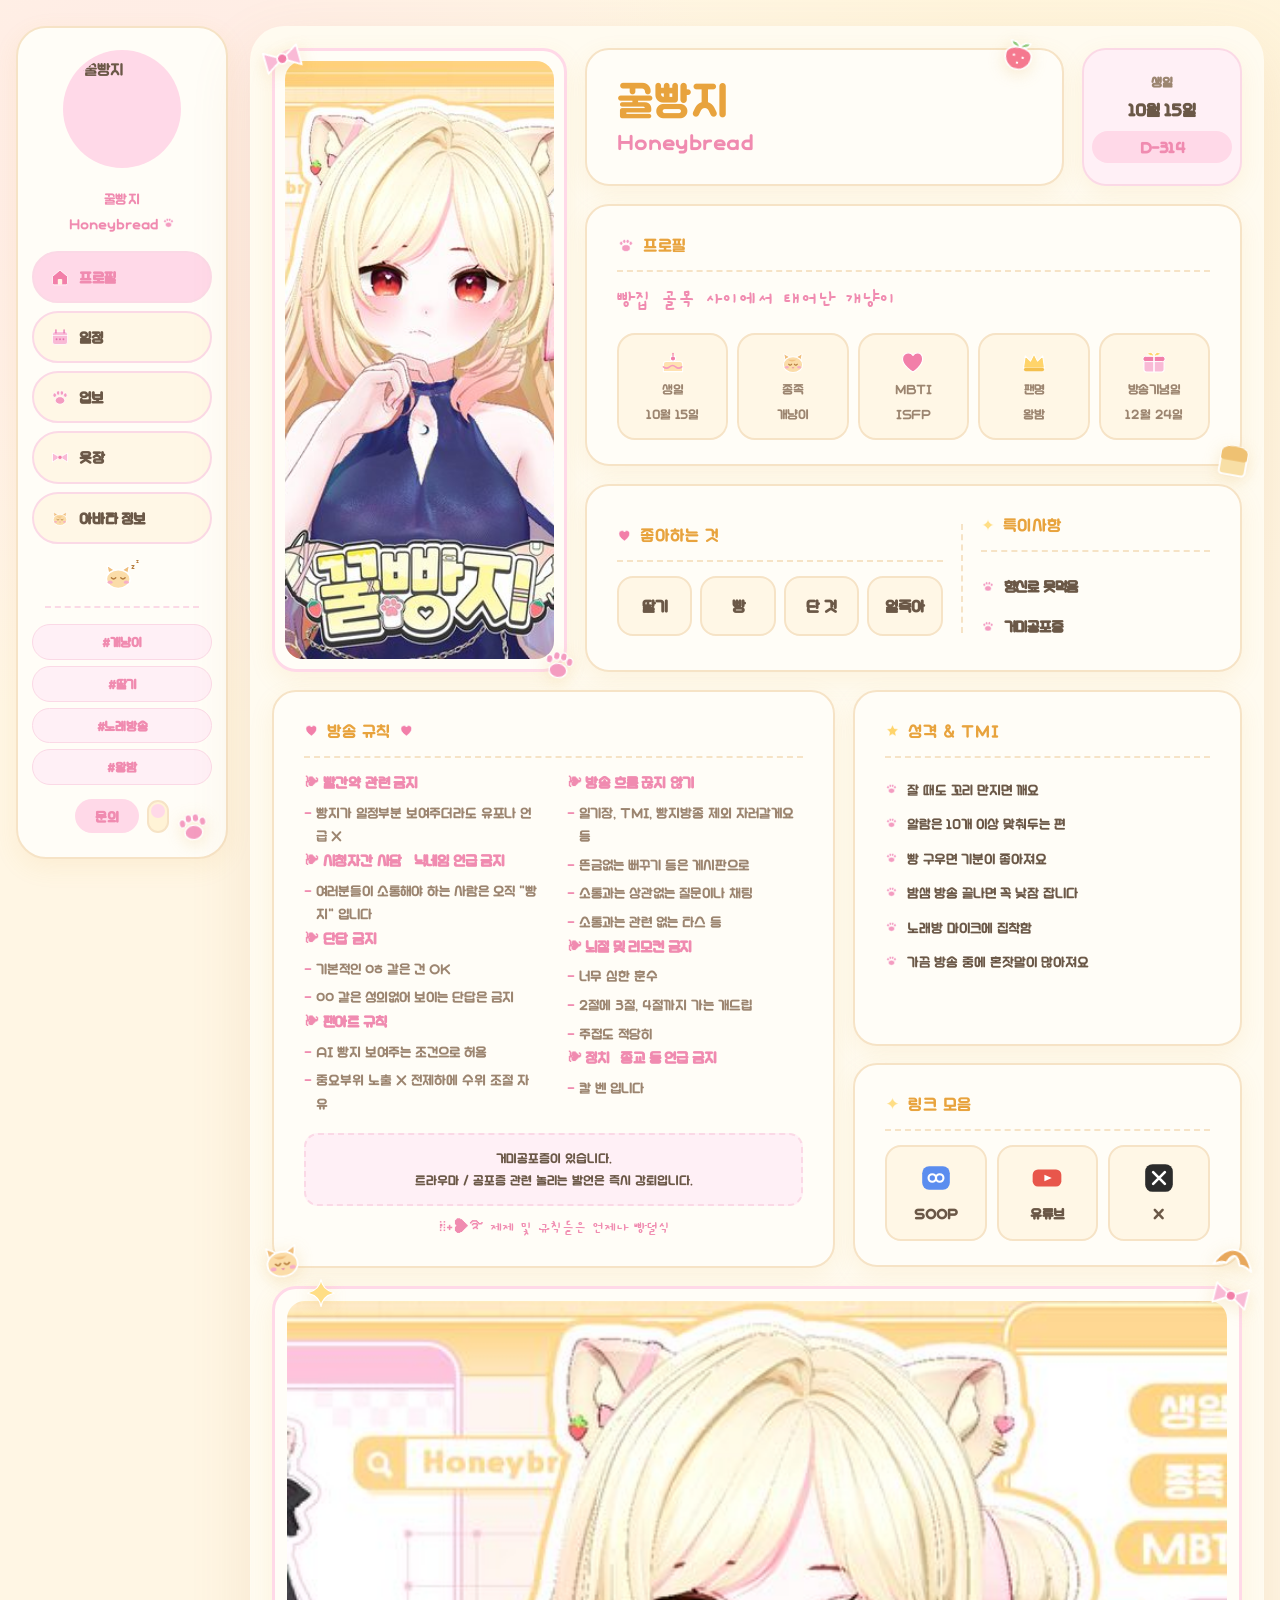
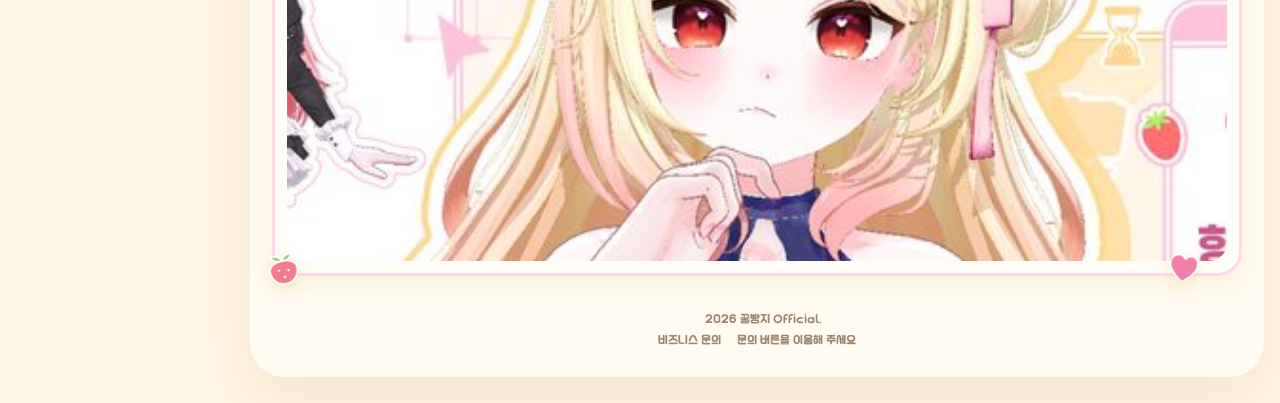
==== index.html @ aa301ad5 "Add files via upload" ====
<!DOCTYPE html><html lang="ko"><head><meta charset="UTF-8">
<meta name="viewport" content="width=device-width, initial-scale=1.0">
<title>꿀빵지 · Honeybread</title>
<link rel="icon" type="image/jpeg" href="https://profile.img.sooplive.co.kr/LOGO/20/2059865/2059865.jpg">
<link rel="preconnect" href="https://fonts.googleapis.com"><link rel="preconnect" href="https://fonts.gstatic.com" crossorigin>
<link href="https://fonts.googleapis.com/css2?family=Jua&family=Gaegu:wght@400;700&family=Noto+Sans+KR:wght@400;500;700;900&display=swap" rel="stylesheet">
<style>
@font-face{font-family:'Malang';
 src:url('GeekbleMalang2.woff2') format('woff2'),url('GeekbleMalang2.woff') format('woff');
 font-weight:400;font-style:normal;font-display:swap}

:root{
  --bg:#FFF6E4; --page:#FFFBF0;
  --card:#FFFDF7; --card2:#FFF7E6;
  --pink:#FFD9E8; --pink-s:#FFF0F6; --pink-d:#F08BB0;
  --gold:#E8A33D; --gold-d:#D08F2E;
  --cream:#FFF3D6;
  --text:#6B5847; --text-s:#9C8570; --line:#F6E3C6; --line-p:#FBD9E6;
  --sh:0 8px 24px rgba(224,169,59,.10);
  --sh2:0 4px 14px rgba(224,169,59,.08);
}
body.dark{
  --bg:#241C22; --page:#2C2430;
  --card:#342B36; --card2:#3B3140;
  --pink:#5A3A50; --pink-s:#40303E; --pink-d:#FFB4D4;
  --gold:#FFC96B; --gold-d:#FFB4D4;
  --cream:#453A2E;
  --text:#F5E9DC; --text-s:#C3A9A0; --line:#4E3D4A; --line-p:#5A3F52;
  --sh:0 8px 24px rgba(0,0,0,.35); --sh2:0 4px 14px rgba(0,0,0,.3);
}
*{box-sizing:border-box;margin:0;padding:0}
body{font-family:'Malang','Noto Sans KR',sans-serif;color:var(--text);line-height:1.75;-webkit-font-smoothing:antialiased;
 text-rendering:optimizeLegibility;-moz-osx-font-smoothing:grayscale;
 background-color:var(--bg);
 background-image:
  radial-gradient(circle at 12% 18%, rgba(255,217,232,.30) 0 12%, transparent 42%),
  radial-gradient(circle at 88% 8%, rgba(255,243,214,.55) 0 12%, transparent 40%);
 background-attachment:fixed;padding:26px 16px}
body.dark{background-image:none}
img{max-width:100%;display:block}a{text-decoration:none;color:inherit}ul{list-style:none}
h1,h3,h4,.ttl,.en,.s-logo b{font-family:'Malang','Jua',sans-serif;font-weight:400;letter-spacing:.3px}
b,.tag,.ask,.dday,.lab,.sm,.rh,.lnk b,.pf b,.lk b{font-family:'Malang','Noto Sans KR',sans-serif;font-weight:700;letter-spacing:-.2px}
.ic{flex:none;vertical-align:middle}
.avatar{cursor:pointer}
.s-av{cursor:pointer}
.stk{position:absolute;z-index:5;pointer-events:none;filter:drop-shadow(0 4px 8px rgba(224,169,59,.22))}

.grid{max-width:1400px;margin:0 auto;display:grid;grid-template-columns:212px 1fr;gap:22px;align-items:start}
.page,.side{opacity:0;transition:opacity .35s}
body.ready .page,body.ready .side{opacity:1}
.page{background:var(--page);border-radius:34px;padding:22px;display:grid;gap:18px;min-width:0;
 box-shadow:0 24px 60px rgba(200,150,90,.16)}

/* ── 사이드바 (sticky) ── */
.side{position:sticky;top:26px;background:var(--card);border:2px solid var(--line);border-radius:30px;
 padding:22px 14px 24px;display:grid;justify-items:center;gap:10px;box-shadow:var(--sh)}
.s-av{width:118px;height:118px;border-radius:50%;padding:5px;background:var(--pink);flex:none}
.s-av img{width:100%;height:100%;object-fit:cover;border-radius:50%}
.s-logo{text-align:center;margin-top:2px}
.s-logo b{display:block;font-size:26px;color:var(--gold);line-height:1.1}
.s-logo span{display:inline-flex;align-items:center;gap:4px;font-family:'Malang','Jua';font-size:14px;color:var(--pink-d)}
.s-menu{display:grid;gap:8px;width:100%;margin-top:4px}
.sm{display:flex;align-items:center;gap:9px;padding:11px 16px;border-radius:999px;background:var(--card2);
 border:2px solid var(--line-p);font-size:15px;color:var(--text);transition:.16s}
.sm:hover{background:var(--pink-s);transform:translateY(-2px)}
.sm.on{background:var(--pink);color:var(--pink-d)}
.s-line{width:86%;border-top:2px dashed var(--line-p);margin:2px 0}
.s-h{font-size:13px;color:var(--pink-d);letter-spacing:3px}
.s-l{display:flex;align-items:center;gap:10px;width:100%;padding:9px 14px;border-radius:16px;background:var(--card2);
 border:2px solid var(--line);font-family:'Malang','Jua';font-size:15px;transition:.16s}
.s-l:hover{background:var(--pink-s)}
.s-tags{display:grid;gap:6px;width:100%;margin-top:4px}
.s-util{display:flex;align-items:center;gap:8px;margin-top:4px}
.ask{border:0;cursor:pointer;background:var(--pink);color:var(--pink-d);border-radius:999px;padding:9px 20px;font-size:14px}
.dk{width:22px;height:33px;flex:none;border-radius:999px;background:var(--cream);border:2px solid var(--line);
 position:relative;cursor:pointer}
.dk .knob{position:absolute;left:2px;top:2px;width:14px;height:14px;border-radius:50%;background:var(--pink);transition:.22s}
body.dark .dk .knob{top:13px;background:var(--pink-d)}

/* ── 본문 ── */
.card{position:relative;background:var(--card);border:2px solid var(--line);border-radius:24px;padding:24px 30px;
 box-shadow:var(--sh)}
.ttl{display:flex;align-items:center;gap:8px;font-size:17px;color:var(--gold);
 padding-bottom:10px;margin-bottom:14px;border-bottom:2px dashed var(--line);letter-spacing:.5px}
.tag{display:inline-block;background:var(--pink-s);color:var(--pink-d);font-size:12.5px;padding:6px 14px;
 border-radius:999px;border:1.5px solid var(--line-p);text-align:center}

/* 1행 */
.r1{display:grid;grid-template-columns:.62fr 1.38fr;gap:18px;align-items:stretch}
.col{display:grid;grid-template-rows:auto 1fr auto;gap:18px;min-width:0}
.card.photo{padding:10px;display:grid;border:3px solid var(--pink)}
.card.photo img{width:100%;height:100%;object-fit:cover;object-position:center 8%;border-radius:18px;min-height:470px}
.namerow{display:grid;grid-template-columns:1fr 160px;gap:18px}
.card.name{display:grid;align-content:center}
.card.name h1{font-size:44px;color:var(--gold);line-height:1.12;letter-spacing:.5px}
.card.name .en{font-size:21px;color:var(--pink-d)}
.card.bday{background:var(--pink-s);border-color:var(--line-p);text-align:center;display:grid;align-content:center;gap:1px;padding:14px 8px}
.card.bday .lab{font-size:13px;color:var(--text-s)}
.card.bday b{font-size:17px;color:var(--text);letter-spacing:-.2px}
.card.bday .dday{display:inline-block;margin-top:5px;background:var(--pink);color:var(--pink-d);border-radius:999px;
 padding:3px 14px;font-size:15px;font-style:normal;font-family:'Malang','Jua'}
.prof .line{font-family:'Gaegu',cursive;font-weight:700;font-size:21px;color:var(--pink-d);margin:-4px 0 14px;letter-spacing:.3px}
.pgrid{display:grid;grid-template-columns:repeat(5,1fr);gap:9px}
.pf{background:var(--card2);border:2px solid var(--line);border-radius:18px;padding:13px 6px;text-align:center;
 display:grid;justify-items:center;gap:2px}
.pf span{font-size:12.5px;color:var(--text-s);font-weight:500;letter-spacing:-.2px}
.pf b{font-size:16px;color:var(--text);letter-spacing:-.2px;line-height:1.45}
.card.likes{display:grid;grid-template-columns:1.35fr auto .95fr;gap:18px;align-items:center}
.vdiv{border-left:2px dashed var(--line);height:80%}
.lg{display:grid;grid-template-columns:repeat(4,1fr);gap:8px}
.lk{display:grid;place-items:center;padding:14px 6px;border-radius:16px;background:var(--card2);
 border:2px solid var(--line)}
.lk b{font-size:16px;color:var(--text);letter-spacing:-.2px}
.dis li{display:flex;align-items:center;gap:9px;padding:7px 0;font-size:15px;font-weight:500}

/* 2행 */
.r2{display:grid;grid-template-columns:1.45fr 1fr;gap:18px;align-items:stretch}
.r2col{display:grid;grid-template-rows:1fr auto;gap:18px;min-width:0}
.rl{display:grid;grid-template-columns:1fr 1fr;gap:12px 26px;align-items:start}
.rgrp .rh{display:block;font-family:'Malang','Noto Sans KR',sans-serif;font-weight:700;font-size:14.5px;
 color:var(--pink-d);margin-bottom:5px;letter-spacing:-.2px;line-height:1.5}
.rgrp ul{display:grid;gap:1px}
.rgrp li{position:relative;padding:2px 0 2px 12px;font-size:13.5px;color:var(--text-s);line-height:1.75}
.rgrp li::before{content:'-';position:absolute;left:0;color:var(--pink-d)}
.rwarn{margin-top:16px;background:var(--pink-s);border:2px dashed var(--line-p);border-radius:14px;
 padding:12px 16px;font-size:13px;color:var(--text);line-height:1.7;text-align:center}
.rfoot{margin-top:10px;text-align:center;font-family:'Gaegu',cursive;font-weight:700;font-size:15px;color:var(--pink-d)}
.tl li{display:flex;align-items:flex-start;gap:9px;padding:5px 0;font-size:14px;line-height:1.75}
.tl .ic{margin-top:5px}
.lnks{display:grid;grid-template-columns:repeat(3,1fr);gap:10px}
.lnk{display:grid;justify-items:center;gap:6px;padding:14px 6px;border-radius:16px;background:var(--card2);
 border:2px solid var(--line);transition:.16s}
.lnk:hover{background:var(--pink-s);transform:translateY(-2px)}
.lnk b{font-size:14px;color:var(--text);letter-spacing:-.2px}
.tags{display:flex;gap:7px;flex-wrap:wrap}

/* 3행 */
.card.bigpic{padding:12px;border:3px solid var(--pink)}
.card.bigpic img{width:100%;height:560px;border-radius:18px;object-fit:cover;object-position:center 12%}

footer{text-align:center;color:var(--text-s);font-size:12px;line-height:1.8;padding:14px 0 4px}

/* 모달 */
.modal{position:fixed;inset:0;background:rgba(120,95,70,.34);display:none;place-items:center;z-index:95;padding:20px}
.modal.on{display:grid}
.modal .mb{background:var(--card);border:3px solid var(--pink);border-radius:24px;padding:26px;width:100%;max-width:420px}
.modal h2{font-family:'Malang','Jua';color:var(--pink-d);margin-bottom:12px;font-size:21px}
.modal textarea{width:100%;height:130px;border:2px solid var(--line);border-radius:14px;padding:13px;font-family:inherit;
 font-size:14px;resize:none;background:var(--card2);color:var(--text);outline:none}
.modal .mr{display:flex;gap:8px;margin-top:12px}
.modal .mr button{flex:1;padding:12px;border:0;border-radius:12px;cursor:pointer;font-family:'Malang','Jua';font-size:15px}
.modal .mr .ok{background:var(--pink-d);color:#fff}
.modal .mr .no{background:var(--cream);color:var(--gold)}

/* 좁은 폭(SOOP iframe) — 사이드바 유지, 압축 */
@media(max-width:1240px){
 .grid{grid-template-columns:168px 1fr;gap:14px}
 .side{padding:16px 10px 18px;border-radius:24px;gap:8px}
 .s-av{width:84px;height:84px;padding:4px}
 .s-logo b{font-size:19px}
 .s-logo span{font-size:11.5px}
 .sm{padding:9px 12px;font-size:13px;gap:6px}
 .sm svg{width:16px;height:16px}
 .s-cat svg{width:28px;height:28px}
 .tag{font-size:11px;padding:5px 10px}
 .ask{padding:7px 14px;font-size:13px}
 .card{padding:18px 20px}
 .stk{transform:scale(.78)}
 .r1{grid-template-columns:.72fr 1.28fr;gap:14px}
 .col,.namerow,.r2,.r2col{gap:14px}
 .namerow{grid-template-columns:1fr 120px}
 .card.name h1{font-size:34px}
 .card.name .en{font-size:17px}
 .card.photo img{min-height:330px}
 .pf b{font-size:14px}
 .pf span{font-size:11px}
 .lk b{font-size:14px}
 .card.bigpic img{height:380px}
 .rl{gap:20px}
}
@media(max-width:780px){
 .grid{grid-template-columns:1fr}
 .side{position:static}
 .r1,.col,.namerow,.r2,.r2col,.card.likes,.rl{grid-template-columns:1fr}
 .vdiv{display:none}
 .pgrid{grid-template-columns:repeat(3,1fr)}
 .card.photo img{min-height:320px}
}
</style></head><body data-page="main">
<script>if(localStorage.getItem('theme')==='dark')document.body.classList.add('dark');</script>
<svg width="0" height="0" style="position:absolute"><defs>
<symbol id="i-cake" viewBox="0 0 64 64"><path d="M10 54V37q0-6 6-6h32q6 0 6 6v17z" fill="#FFE1B0" stroke="#fff" stroke-width="2.4" stroke-linejoin="round"/><path d="M10 43q7 6 14 0t14 0 14 0" fill="none" stroke="#F79CBE" stroke-width="3.4" stroke-linecap="round"/><circle cx="32" cy="24" r="6" fill="#F27FA9" stroke="#fff" stroke-width="2.4"/><path d="M32 18v-6" stroke="#F27FA9" stroke-width="2.6" stroke-linecap="round"/></symbol>
<symbol id="i-cat" viewBox="0 0 64 64"><path d="M14 30 11 13l16 9z" fill="#F0BE7C" stroke="#fff" stroke-width="2.2" stroke-linejoin="round"/><path d="M50 30 53 13l-16 9z" fill="#F0BE7C" stroke="#fff" stroke-width="2.2" stroke-linejoin="round"/><ellipse cx="32" cy="38" rx="22" ry="18" fill="#FBDCA8" stroke="#fff" stroke-width="2.6"/><path d="M20 27q6 4 10 4t10-4" fill="#E9A85C" opacity=".5"/><path d="M22 37q3.5 4.5 7 0M35 37q3.5 4.5 7 0" fill="none" stroke="#B57C3C" stroke-width="2.4" stroke-linecap="round"/><ellipse cx="18" cy="44" rx="4.4" ry="2.8" fill="#F7AEC6"/><ellipse cx="46" cy="44" rx="4.4" ry="2.8" fill="#F7AEC6"/><path d="M29 44h6l-3 3.2z" fill="#E68CA9"/></symbol>
<symbol id="i-catsleep" viewBox="0 0 64 64"><path d="M11 33 8 18l14 9z" fill="#F0BE7C" stroke="#fff" stroke-width="2" stroke-linejoin="round"/><path d="M41 33 44 18l-14 9z" fill="#F0BE7C" stroke="#fff" stroke-width="2" stroke-linejoin="round"/><ellipse cx="26" cy="40" rx="19" ry="15" fill="#FBDCA8" stroke="#fff" stroke-width="2.4"/><path d="M15 38q3.5 4 7 0M30 38q3.5 4 7 0" fill="none" stroke="#B57C3C" stroke-width="2.2" stroke-linecap="round"/><ellipse cx="13" cy="45" rx="4" ry="2.6" fill="#F7AEC6"/><ellipse cx="39" cy="45" rx="4" ry="2.6" fill="#F7AEC6"/><text x="46" y="24" font-size="13" fill="#B57C3C" font-family="Jua">z</text><text x="54" y="15" font-size="9" fill="#B57C3C" font-family="Jua">z</text></symbol>
<symbol id="i-heart" viewBox="0 0 64 64"><path d="M32 55S8 41 8 25C8 16 15 11 22 11c5 0 8 3 10 6 2-3 5-6 10-6 7 0 12 5 12 14 0 16-22 30-22 30z" fill="#F27FA9" stroke="#fff" stroke-width="2.6" stroke-linejoin="round"/></symbol>
<symbol id="i-crown" viewBox="0 0 64 64"><path d="M8 46 12 18l12 12 8-16 8 16 12-12 4 28z" fill="#FFD46A" stroke="#fff" stroke-width="2.4" stroke-linejoin="round"/><rect x="9" y="45" width="46" height="8" rx="4" fill="#F4C04E"/></symbol>
<symbol id="i-gift" viewBox="0 0 64 64"><rect x="9" y="27" width="46" height="28" rx="6" fill="#F9BAD6" stroke="#fff" stroke-width="2.4"/><rect x="7" y="19" width="50" height="12" rx="5" fill="#F27FA9" stroke="#fff" stroke-width="2.2"/><path d="M32 19v36" stroke="#fff" stroke-width="3.6"/><path d="M32 19q-4-12-12-8t12 8zM32 19q4-12 12-8t-12 8z" fill="#FFD46A" stroke="#fff" stroke-width="2"/></symbol>
<symbol id="i-berry" viewBox="0 0 64 64"><path d="M32 57c-12 0-20-10-20-21 0-8 9-13 20-13s20 5 20 13c0 11-8 21-20 21z" fill="#F5798F" stroke="#fff" stroke-width="2.6" stroke-linejoin="round"/><path d="M32 23c-3-7-10-9-15-8 2 6 8 9 15 8zM32 23c3-7 10-9 15-8-2 6-8 9-15 8z" fill="#8FC97A" stroke="#fff" stroke-width="2.4" stroke-linejoin="round"/><circle cx="25" cy="36" r="1.8" fill="#fff"/><circle cx="39" cy="38" r="1.8" fill="#fff"/><circle cx="32" cy="47" r="1.8" fill="#fff"/></symbol>
<symbol id="i-bread" viewBox="0 0 64 64"><path d="M13 26q0-11 19-11t19 11v25q0 6-6 6H19q-6 0-6-6z" fill="#F8DFA6" stroke="#fff" stroke-width="2.6" stroke-linejoin="round"/><path d="M13 26q0-11 19-11t19 11v6q0 4-5 4H18q-5 0-5-4z" fill="#EFC172"/></symbol>
<symbol id="i-crois" viewBox="0 0 64 64"><path d="M6 44q10-24 26-24t26 24q-11-7-17-5-4-11-9-11t-9 11q-6-2-17 5z" fill="#E8A85C" stroke="#fff" stroke-width="2.6" stroke-linejoin="round"/></symbol>
<symbol id="i-ice" viewBox="0 0 64 64"><path d="M18 17h28l-4 37q-.5 5-5 5H27q-4.5 0-5-5z" fill="#C9A184" stroke="#fff" stroke-width="2.6" stroke-linejoin="round"/><path d="M19 25h26l-1 8H20z" fill="#EEDFCE"/><path d="M40 9l4 9" stroke="#fff" stroke-width="2.6" stroke-linecap="round"/></symbol>
<symbol id="i-candy" viewBox="0 0 64 64"><circle cx="32" cy="30" r="15" fill="#F27FA9" stroke="#fff" stroke-width="2.6"/><path d="M32 15a15 15 0 0 1 0 30" fill="#FFF2F7" opacity=".55"/><path d="M32 45v12M32 57l-6 4M32 57l6 4" stroke="#E8A85C" stroke-width="3" stroke-linecap="round" fill="none"/></symbol>
<symbol id="i-spice" viewBox="0 0 64 64"><rect x="21" y="21" width="22" height="32" rx="7" fill="#E3B27C" stroke="#fff" stroke-width="2.4"/><rect x="23" y="12" width="18" height="10" rx="4" fill="#C29056" stroke="#fff" stroke-width="2"/><circle cx="45" cy="42" r="12" fill="none" stroke="#E4586F" stroke-width="4"/><path d="M37 34l16 16" stroke="#E4586F" stroke-width="4" stroke-linecap="round"/></symbol>
<symbol id="i-spider" viewBox="0 0 64 64"><ellipse cx="32" cy="36" rx="11" ry="12" fill="#8B7461"/><circle cx="32" cy="23" r="6.5" fill="#8B7461"/><path d="M21 30 8 21M21 38 8 38M21 45 10 53M43 30 56 21M43 38 56 38M43 45 54 53" stroke="#8B7461" stroke-width="2.8" stroke-linecap="round" fill="none"/></symbol>
<symbol id="i-mic" viewBox="0 0 64 64"><rect x="24" y="8" width="16" height="29" rx="8" fill="#F49CC0" stroke="#fff" stroke-width="2.2"/><path d="M16 31q0 16 16 16t16-16" fill="none" stroke="#F49CC0" stroke-width="3.6" stroke-linecap="round"/><path d="M32 47v8M24 55h16" stroke="#F49CC0" stroke-width="3.6" stroke-linecap="round"/></symbol>
<symbol id="i-sun" viewBox="0 0 64 64"><circle cx="32" cy="32" r="12" fill="#FFD46A" stroke="#fff" stroke-width="2.4"/><path d="M32 7v8M32 49v8M7 32h8M49 32h8M14 14l6 6M44 44l6 6M50 14l-6 6M20 44l-6 6" stroke="#FFD46A" stroke-width="3.6" stroke-linecap="round"/></symbol>
<symbol id="i-home" viewBox="0 0 64 64"><path d="M8 30 32 10l24 20v22q0 5-5 5H13q-5 0-5-5z" fill="#F27FA9" stroke="#fff" stroke-width="2.4" stroke-linejoin="round"/><rect x="25" y="38" width="14" height="19" rx="3" fill="#FFF3E4"/></symbol>
<symbol id="i-cal" viewBox="0 0 64 64"><rect x="8" y="15" width="48" height="41" rx="8" fill="#F9BAD6" stroke="#fff" stroke-width="2.4"/><path d="M8 27h48" stroke="#fff" stroke-width="2.4"/><path d="M19 9v10M45 9v10" stroke="#E86FAF" stroke-width="4" stroke-linecap="round"/><circle cx="21" cy="39" r="3" fill="#E86FAF"/><circle cx="32" cy="39" r="3" fill="#E86FAF"/><circle cx="43" cy="39" r="3" fill="#E86FAF"/></symbol>
<symbol id="i-note" viewBox="0 0 64 64"><path d="M45 11v29M23 19v29M23 19l22-8" stroke="#E86FAF" stroke-width="4" stroke-linecap="round" fill="none"/><ellipse cx="16" cy="49" rx="8" ry="6" fill="#E86FAF"/><ellipse cx="38" cy="41" rx="8" ry="6" fill="#E86FAF"/></symbol>
<symbol id="i-paw" viewBox="0 0 64 64"><ellipse cx="32" cy="43" rx="15" ry="12" fill="#F49CC0" stroke="#fff" stroke-width="2.4"/><ellipse cx="15" cy="26" rx="5.6" ry="7" fill="#F49CC0" stroke="#fff" stroke-width="2.2"/><ellipse cx="26" cy="19" rx="5.6" ry="7" fill="#F49CC0" stroke="#fff" stroke-width="2.2"/><ellipse cx="38" cy="19" rx="5.6" ry="7" fill="#F49CC0" stroke="#fff" stroke-width="2.2"/><ellipse cx="49" cy="26" rx="5.6" ry="7" fill="#F49CC0" stroke="#fff" stroke-width="2.2"/></symbol>
<symbol id="i-play" viewBox="0 0 64 64"><rect x="7" y="15" width="50" height="34" rx="10" fill="#F27FA9" stroke="#fff" stroke-width="2.4"/><path d="M27 25l15 7-15 7z" fill="#fff"/><path d="M22 55h20" stroke="#F27FA9" stroke-width="3.4" stroke-linecap="round"/></symbol>
<symbol id="i-spark" viewBox="0 0 64 64"><path d="M32 5q3 21 27 27-24 6-27 27-3-21-27-27 24-6 27-27z" fill="#FFDE85" stroke="#fff" stroke-width="2.4" stroke-linejoin="round"/></symbol>
<symbol id="i-star" viewBox="0 0 64 64"><path d="M32 7l7.5 16.5L57 26l-13 12.5 3.5 18L32 47.5 16.5 56.5 20 38.5 7 26l17.5-2.5z" fill="#FFD46A" stroke="#fff" stroke-width="2.4" stroke-linejoin="round"/></symbol>
<symbol id="i-ribbon" viewBox="0 0 64 64"><path d="M32 33 8 19v29z" fill="#F9BAD6" stroke="#fff" stroke-width="2.6" stroke-linejoin="round"/><path d="M32 33 56 19v29z" fill="#F9BAD6" stroke="#fff" stroke-width="2.6" stroke-linejoin="round"/><circle cx="32" cy="33" r="7" fill="#F27FA9" stroke="#fff" stroke-width="2.4"/></symbol>
<symbol id="i-radio" viewBox="0 0 64 64"><rect x="6" y="25" width="52" height="29" rx="8" fill="#F9BAD6" stroke="#fff" stroke-width="2.4"/><circle cx="21" cy="40" r="9" fill="#FFF2F7" stroke="#F27FA9" stroke-width="2.2"/><circle cx="21" cy="40" r="3" fill="#F27FA9"/><rect x="37" y="33" width="16" height="5" rx="2.5" fill="#FFF2F7"/><rect x="37" y="43" width="16" height="5" rx="2.5" fill="#FFF2F7"/><path d="M18 25 40 9" stroke="#F27FA9" stroke-width="2.8" stroke-linecap="round"/><circle cx="41" cy="8" r="3" fill="#F27FA9"/></symbol>
<symbol id="i-soop" viewBox="0 0 64 64"><rect x="6" y="10" width="52" height="44" rx="13" fill="#5B8DEF"/><circle cx="25" cy="32" r="7" fill="none" stroke="#fff" stroke-width="4"/><circle cx="39" cy="32" r="7" fill="none" stroke="#fff" stroke-width="4"/></symbol>
<symbol id="i-yt" viewBox="0 0 64 64"><rect x="5" y="16" width="54" height="32" rx="10" fill="#E8564B"/><path d="M27 26l14 6-14 6z" fill="#fff"/></symbol>
<symbol id="i-x" viewBox="0 0 64 64"><rect x="6" y="6" width="52" height="52" rx="14" fill="#2B2B2B"/><path d="M21 21l22 22M43 21L21 43" stroke="#fff" stroke-width="5" stroke-linecap="round"/></symbol>
</defs></svg>

<div class="grid">

  <!-- 좌측 사이드 (시트 밖 · 스크롤 따라감) -->
  <aside class="side">
    <div class="s-av"><img class="avatar" data-avatar src="https://profile.img.sooplive.co.kr/LOGO/20/2059865/2059865.jpg" referrerpolicy="no-referrer" alt="꿀빵지"></div>
    <div class="s-logo"><b><span class="dh" data-k="info-name">꿀빵지</span></b><span>Honeybread <svg class="ic " width="13" height="13"><use href="#i-paw"/></svg></span></div>
    <nav class="s-menu">
      <a href="index.html" class="sm on"><svg class="ic " width="20" height="20"><use href="#i-home"/></svg><span>프로필</span></a><a href="schedule/" class="sm"><svg class="ic " width="20" height="20"><use href="#i-cal"/></svg><span>일정</span></a><a href="work/" class="sm"><svg class="ic " width="20" height="20"><use href="#i-paw"/></svg><span>업보</span></a><a href="dress/" class="sm"><svg class="ic " width="20" height="20"><use href="#i-ribbon"/></svg><span>옷장</span></a><a href="avatar/" class="sm"><svg class="ic " width="20" height="20"><use href="#i-cat"/></svg><span>아바타 정보</span></a>
    </nav>
    <div class="s-cat"><svg class="ic " width="40" height="40"><use href="#i-catsleep"/></svg></div>
    <div class="s-line"></div>
    <div class="s-tags"><span class="tag">#개냥이</span><span class="tag">#딸기</span><span class="tag">#노래방송</span><span class="tag">#왕밤</span></div>
    <div class="s-util"><button class="ask" onclick="openAsk()">문의</button>
      <div class="dk" onclick="toggleDark()"><i class="knob"></i></div></div>
    <svg class="stk" style="bottom:12px;right:14px;transform:rotate(-8deg)" width="38" height="38"><use href="#i-paw"/></svg>
  </aside>

  <!-- 우측 본문 (크림 시트) -->
  <main class="page">

    <div class="r1">
      <div class="card photo">
        <svg class="stk" style="top:-16px;left:-16px;transform:rotate(-16deg)" width="46" height="46"><use href="#i-ribbon"/></svg>
        <img class="avatar" data-k="main-photo" src="[data-uri]" referrerpolicy="no-referrer" alt="꿀빵지">
        <svg class="stk" style="bottom:-14px;right:-14px;transform:rotate(10deg)" width="38" height="38"><use href="#i-paw"/></svg>
      </div>

      <div class="col">
        <div class="namerow">
          <div class="card name">
            <h1><span class="dh" data-k="info-name">꿀빵지</span></h1>
            <span class="en" data-k="info-en">Honeybread</span>
            <svg class="stk" style="top:-18px;right:22px;transform:rotate(12deg)" width="42" height="42"><use href="#i-berry"/></svg>
          </div>
          <div class="card bday">
            <span class="lab">생일</span>
            <b data-k="info-birth">10월 15일</b>
            <em class="dday">D-12</em>
          </div>
        </div>

        <div class="card prof">
          <h3 class="ttl"><svg class="ic " width="18" height="18"><use href="#i-paw"/></svg> 프로필</h3>
          <p class="line"><span class="dh" data-k="info-catchphrase">빵집 골목 사이에서 태어난 개냥이</span></p>
          <div class="pgrid">
            <div class="pf"><svg class="ic " width="28" height="28"><use href="#i-cake"/></svg><span>생일</span><b><span class="dh" data-k="info-birth">10월 15일</span></b></div><div class="pf"><svg class="ic " width="28" height="28"><use href="#i-cat"/></svg><span>종족</span><b><span class="dh" data-k="info-species">개냥이</span></b></div><div class="pf"><svg class="ic " width="28" height="28"><use href="#i-heart"/></svg><span>MBTI</span><b><span class="dh" data-k="info-mbti">ISFP</span></b></div><div class="pf"><svg class="ic " width="28" height="28"><use href="#i-crown"/></svg><span>팬명</span><b><span class="dh" data-k="info-fandom">왕밤</span></b></div><div class="pf"><svg class="ic " width="28" height="28"><use href="#i-gift"/></svg><span>방송기념일</span><b><span class="dh" data-k="info-debut">12월 24일</span></b></div>
          </div>
          <svg class="stk" style="bottom:-16px;right:-16px;transform:rotate(10deg)" width="44" height="44"><use href="#i-bread"/></svg>
        </div>

        <div class="card likes">
          <div>
            <h3 class="ttl"><svg class="ic " width="15" height="15"><use href="#i-heart"/></svg> 좋아하는 것</h3>
            <div class="lg"><div class="lk"><b><span class="dh" data-k="like1">딸기</span></b></div><div class="lk"><b><span class="dh" data-k="like2">빵</span></b></div><div class="lk"><b><span class="dh" data-k="like3">단 것</span></b></div><div class="lk"><b><span class="dh" data-k="like4">얼죽아</span></b></div></div>
          </div>
          <div class="vdiv"></div>
          <div>
            <h3 class="ttl"><svg class="ic " width="14" height="14"><use href="#i-spark"/></svg> 특이사항</h3>
            <ul class="dis"><li><svg class="ic " width="14" height="14"><use href="#i-paw"/></svg><b><span class="dh" data-k="dislike1">향신료 못먹음</span></b></li><li><svg class="ic " width="14" height="14"><use href="#i-paw"/></svg><b><span class="dh" data-k="dislike2">거미공포증</span></b></li></ul>
          </div>
        </div>
      </div>
    </div>

    <div class="r2">
      <div class="card rules">
        <h3 class="ttl"><svg class="ic " width="15" height="15"><use href="#i-heart"/></svg> 방송 규칙 <svg class="ic " width="15" height="15"><use href="#i-heart"/></svg></h3>
        <div class="rl" data-rules>
          <div class="rcol">
          <div class="rgrp">
            <b class="rh">❧ 빨간약 관련 금지</b>
            <ul><li>빵지가 일정부분 보여주더라도 유포나 언급 X</li></ul>
          </div><div class="rgrp">
            <b class="rh">❧ 시청자간 사담 · 닉네임 언급 금지</b>
            <ul><li>여러분들이 소통해야 하는 사람은 오직 "빵지" 입니다</li></ul>
          </div><div class="rgrp">
            <b class="rh">❧ 단답 금지</b>
            <ul><li>기본적인 ㅇㅎ 같은 건 OK</li><li>ㅇㅇ 같은 성의없어 보이는 단답은 금지</li></ul>
          </div><div class="rgrp">
            <b class="rh">❧ 팬아트 규칙</b>
            <ul><li>AI 빵지 보여주는 조건으로 허용</li><li>중요부위 노출 X 전제하에 수위 조절 자유</li></ul>
          </div>
          </div>
          <div class="rcol">
          <div class="rgrp">
            <b class="rh">❧ 방송 흐름 끊지 않기</b>
            <ul><li>일기장, TMI, 빵지방종 제외 자러갈게요 등</li><li>뜬금없는 뻐꾸기 등은 게시판으로</li><li>소통과는 상관없는 질문이나 채팅</li><li>소통과는 관련 없는 타스 등</li></ul>
          </div><div class="rgrp">
            <b class="rh">❧ 뇌절 및 리모컨 금지</b>
            <ul><li>너무 심한 훈수</li><li>2절에 3절, 4절까지 가는 개드립</li><li>주접도 적당히</li></ul>
          </div><div class="rgrp">
            <b class="rh">❧ 정치 · 종교 등 언급 금지</b>
            <ul><li>칼 벤 입니다</li></ul>
          </div>
          </div>
        </div>
        <div class="rwarn" data-rules-warn>거미공포증이 있습니다.<br>트라우마 / 공포증 관련 놀리는 발언은 즉시 강퇴입니다.</div>
        <p class="rfoot" data-rules-foot>⠂˖❥࿐  제제 및 규칙들은 언제나 빵덜식</p>
        <svg class="stk" style="bottom:-16px;left:-14px;transform:rotate(-8deg)" width="44" height="44"><use href="#i-cat"/></svg>
      </div>
      <div class="r2col">
        <div class="card">
          <h3 class="ttl"><svg class="ic " width="15" height="15"><use href="#i-star"/></svg> 성격 &amp; TMI</h3>
          <ul class="tl" data-tmi><li><svg class="ic " width="13" height="13"><use href="#i-paw"/></svg><span>잘 때도 꼬리 만지면 깨요</span></li><li><svg class="ic " width="13" height="13"><use href="#i-paw"/></svg><span>알람은 10개 이상 맞춰두는 편</span></li><li><svg class="ic " width="13" height="13"><use href="#i-paw"/></svg><span>빵 구우면 기분이 좋아져요</span></li><li><svg class="ic " width="13" height="13"><use href="#i-paw"/></svg><span>밤샘 방송 끝나면 꼭 낮잠 잡니다</span></li><li><svg class="ic " width="13" height="13"><use href="#i-paw"/></svg><span>노래방 마이크에 집착함</span></li><li><svg class="ic " width="13" height="13"><use href="#i-paw"/></svg><span>가끔 방송 중에 혼잣말이 많아져요</span></li></ul>
        </div>
        <div class="card">
          <h3 class="ttl"><svg class="ic " width="15" height="15"><use href="#i-spark"/></svg> 링크 모음</h3>
          <div class="lnks">
            <a href="#" class="lnk" data-link="soop"><svg class="ic " width="34" height="34"><use href="#i-soop"/></svg><b>SOOP</b></a><a href="#" class="lnk" data-link="yt"><svg class="ic " width="34" height="34"><use href="#i-yt"/></svg><b>유튜브</b></a><a href="#" class="lnk" data-link="x"><svg class="ic " width="34" height="34"><use href="#i-x"/></svg><b>X</b></a>
          </div>
          <svg class="stk" style="bottom:-18px;right:-18px;transform:rotate(12deg)" width="48" height="48"><use href="#i-crois"/></svg>
        </div>
      </div>
    </div>

    <div class="card bigpic">
      <svg class="stk" style="top:-12px;left:30px" width="32" height="32"><use href="#i-spark"/></svg>
      <svg class="stk" style="top:-16px;right:-14px;transform:rotate(14deg)" width="44" height="44"><use href="#i-ribbon"/></svg>
      <img class="avatar" data-k="main-bigpic" src="[data-uri]" referrerpolicy="no-referrer" alt="꿀빵지">
      <svg class="stk" style="bottom:-14px;right:36px;transform:rotate(10deg)" width="38" height="38"><use href="#i-heart"/></svg>
      <svg class="stk" style="bottom:-16px;left:-14px;transform:rotate(-12deg)" width="44" height="44"><use href="#i-berry"/></svg>
    </div>

    <footer>© 2026 꿀빵지 Official.<br>비즈니스 문의 — 문의 버튼을 이용해 주세요</footer>
  </main>
 </div>

<div class="modal" id="askModal"><div class="mb"><h2>문의 보내기</h2>
 <textarea id="askText" placeholder="하고 싶은 말을 적어주세요!"></textarea>
 <div class="mr"><button class="no" onclick="closeAsk()">닫기</button><button class="ok" onclick="sendAsk()">보내기</button></div>
</div></div>
<script>
function toggleDark(){document.body.classList.toggle('dark');
 localStorage.setItem('theme',document.body.classList.contains('dark')?'dark':'light');}
function openAsk(){document.getElementById('askModal').classList.add('on')}
function closeAsk(){document.getElementById('askModal').classList.remove('on')}

(function(){var t=new Date();t.setHours(0,0,0,0);var y=t.getFullYear(),b=new Date(y,9,15);
 if(b<t)b=new Date(y+1,9,15);var n=Math.round((b-t)/86400000);
 document.querySelectorAll('.dday').forEach(e=>e.textContent=n===0?'오늘!':'D-'+n);})();
document.addEventListener('click',function(e){var a=e.target.closest('.avatar');if(!a)return;
 a.animate([{transform:'scale(1)'},{transform:'scale(1.14) rotate(-3deg)'},{transform:'scale(.94) rotate(2deg)'},{transform:'scale(1.06)'},{transform:'scale(1)'}],{duration:620,easing:'cubic-bezier(.2,1.4,.4,1)'});
 for(var i=0;i<6;i++){var s=document.createElementNS('http://www.w3.org/2000/svg','svg');
  var u=document.createElementNS('http://www.w3.org/2000/svg','use');u.setAttribute('href', i%2?'#i-heart':'#i-berry');s.appendChild(u);
  s.setAttribute('width',22);s.setAttribute('height',22);
  s.style.cssText='position:fixed;left:'+e.clientX+'px;top:'+e.clientY+'px;z-index:99;pointer-events:none;transition:.8s ease-out';
  document.body.appendChild(s);
  (function(s){setTimeout(function(){
   s.style.transform='translate('+(Math.random()*140-70)+'px,'+(-55-Math.random()*70)+'px) scale(.4) rotate('+(Math.random()*50-25)+'deg)';
   s.style.opacity=0;},10);setTimeout(function(){s.remove()},840);})(s);}});
</script>
<script src="https://cdn.jsdelivr.net/npm/@supabase/supabase-js@2/dist/umd/supabase.min.js"></script>
<script src="supabase.js"></script>
<script src="app.js"></script>
<script src="fx.js"></script>
<script src="transition.js"></script>
</body></html>
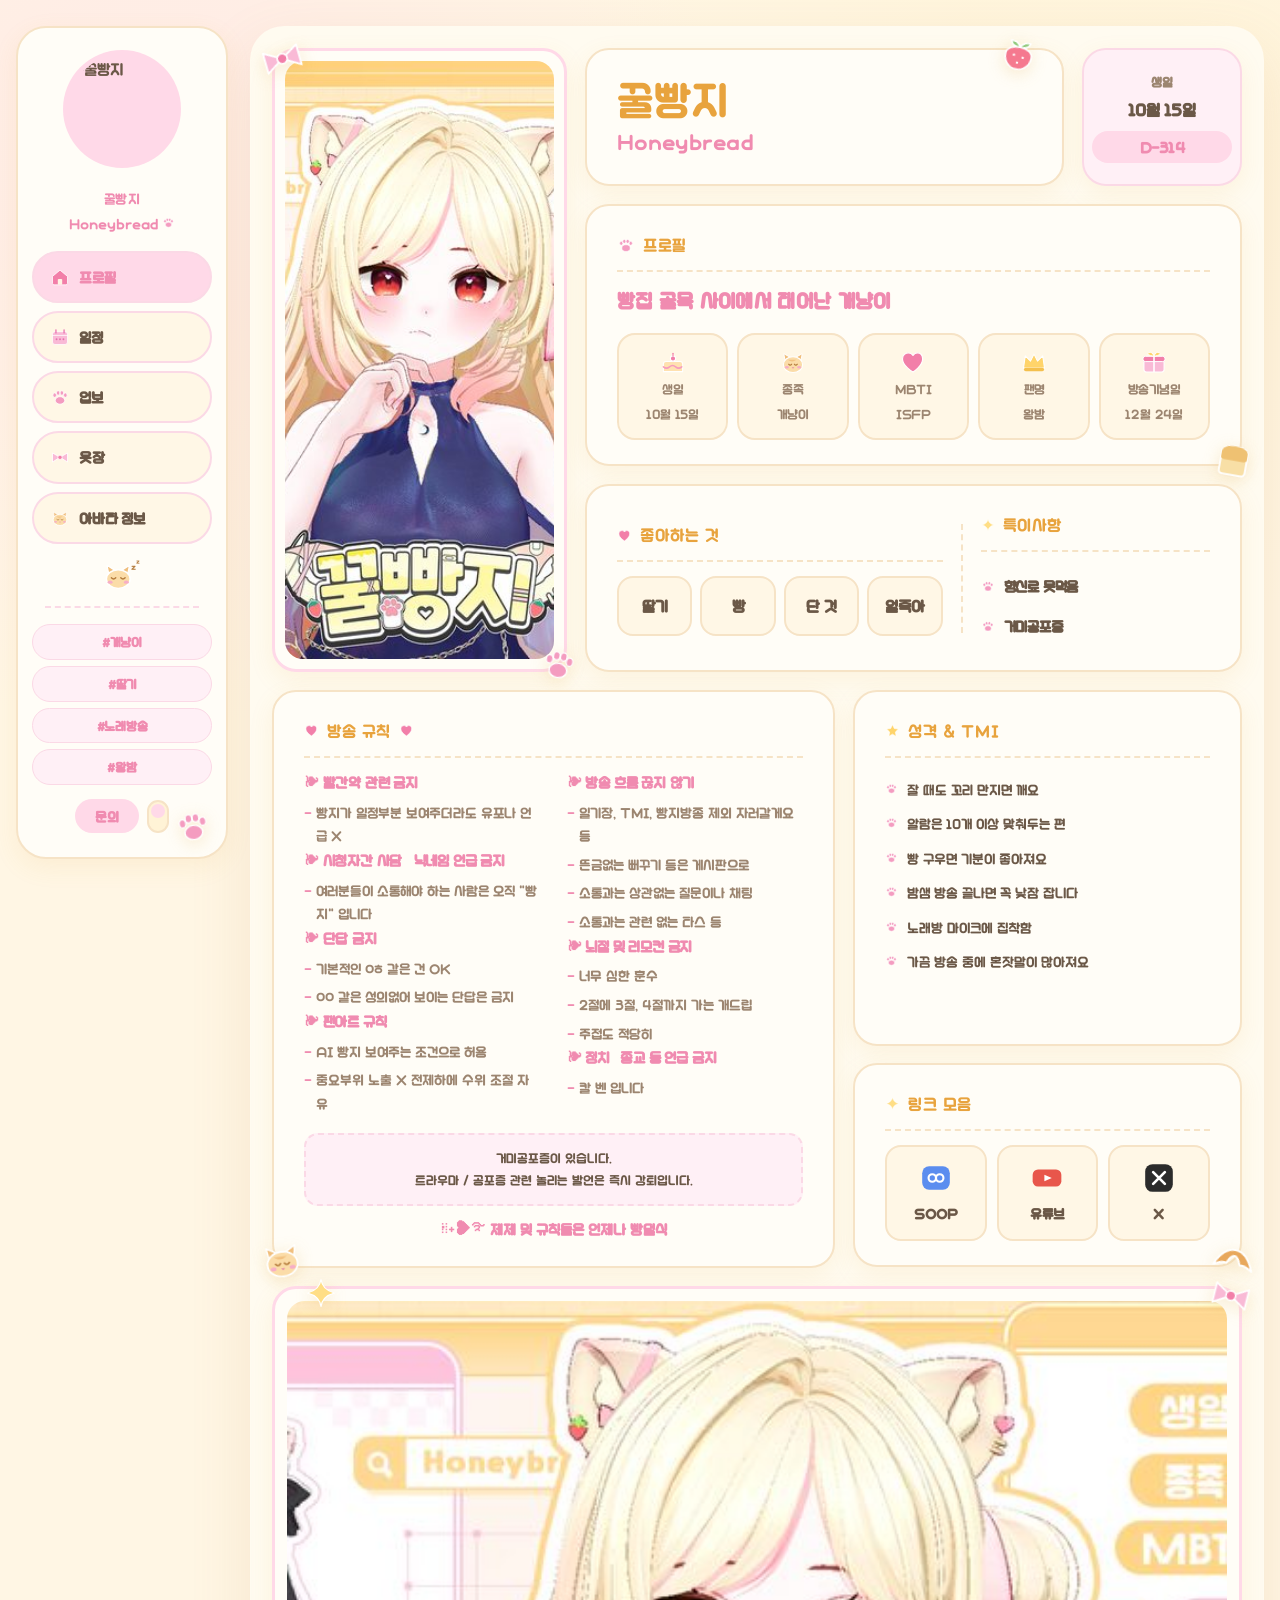
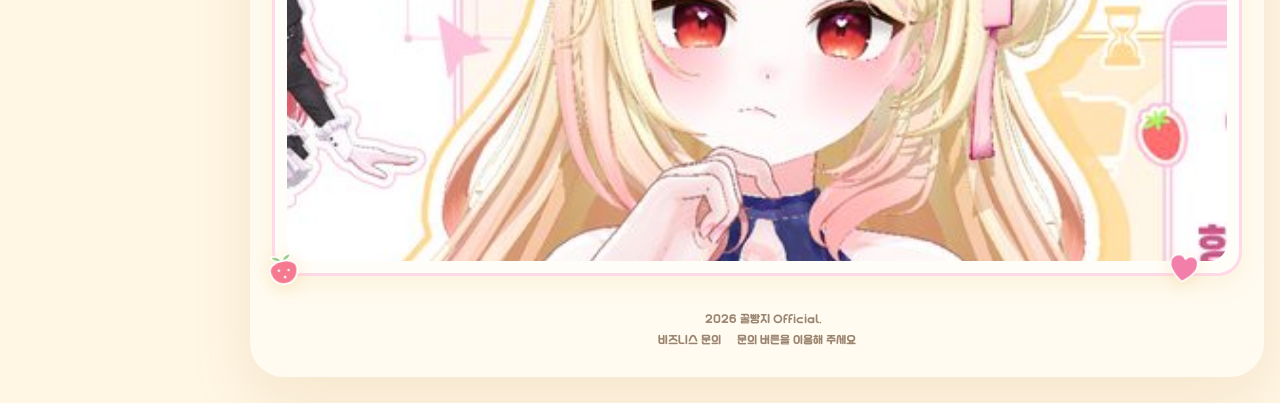
==== commit ee5fb924: "Add files via upload" ====
--- a/index.html
+++ b/index.html
@@ -2,8 +2,6 @@
 <meta name="viewport" content="width=device-width, initial-scale=1.0">
 <title>꿀빵지 · Honeybread</title>
 <link rel="icon" type="image/jpeg" href="https://profile.img.sooplive.co.kr/LOGO/20/2059865/2059865.jpg">
-<link rel="preconnect" href="https://fonts.googleapis.com"><link rel="preconnect" href="https://fonts.gstatic.com" crossorigin>
-<link href="https://fonts.googleapis.com/css2?family=Jua&family=Gaegu:wght@400;700&family=Noto+Sans+KR:wght@400;500;700;900&display=swap" rel="stylesheet">
 <style>
 @font-face{font-family:'Malang';
  src:url('GeekbleMalang2.woff2') format('woff2'),url('GeekbleMalang2.woff') format('woff');
@@ -29,7 +27,7 @@
   --sh:0 8px 24px rgba(0,0,0,.35); --sh2:0 4px 14px rgba(0,0,0,.3);
 }
 *{box-sizing:border-box;margin:0;padding:0}
-body{font-family:'Malang','Noto Sans KR',sans-serif;color:var(--text);line-height:1.75;-webkit-font-smoothing:antialiased;
+body{font-family:'Malang',sans-serif;color:var(--text);line-height:1.75;-webkit-font-smoothing:antialiased;
  text-rendering:optimizeLegibility;-moz-osx-font-smoothing:grayscale;
  background-color:var(--bg);
  background-image:
@@ -38,8 +36,8 @@
  background-attachment:fixed;padding:26px 16px}
 body.dark{background-image:none}
 img{max-width:100%;display:block}a{text-decoration:none;color:inherit}ul{list-style:none}
-h1,h3,h4,.ttl,.en,.s-logo b{font-family:'Malang','Jua',sans-serif;font-weight:400;letter-spacing:.3px}
-b,.tag,.ask,.dday,.lab,.sm,.rh,.lnk b,.pf b,.lk b{font-family:'Malang','Noto Sans KR',sans-serif;font-weight:700;letter-spacing:-.2px}
+h1,h3,h4,.ttl,.en,.s-logo b{font-family:'Malang',sans-serif;font-weight:400;letter-spacing:.3px}
+b,.tag,.ask,.dday,.lab,.sm,.rh,.lnk b,.pf b,.lk b{font-family:'Malang',sans-serif;font-weight:700;letter-spacing:-.2px}
 .ic{flex:none;vertical-align:middle}
 .avatar{cursor:pointer}
 .s-av{cursor:pointer}
@@ -58,7 +56,7 @@
 .s-av img{width:100%;height:100%;object-fit:cover;border-radius:50%}
 .s-logo{text-align:center;margin-top:2px}
 .s-logo b{display:block;font-size:26px;color:var(--gold);line-height:1.1}
-.s-logo span{display:inline-flex;align-items:center;gap:4px;font-family:'Malang','Jua';font-size:14px;color:var(--pink-d)}
+.s-logo span{display:inline-flex;align-items:center;gap:4px;font-family:'Malang',sans-serif;font-size:14px;color:var(--pink-d)}
 .s-menu{display:grid;gap:8px;width:100%;margin-top:4px}
 .sm{display:flex;align-items:center;gap:9px;padding:11px 16px;border-radius:999px;background:var(--card2);
  border:2px solid var(--line-p);font-size:15px;color:var(--text);transition:.16s}
@@ -67,7 +65,7 @@
 .s-line{width:86%;border-top:2px dashed var(--line-p);margin:2px 0}
 .s-h{font-size:13px;color:var(--pink-d);letter-spacing:3px}
 .s-l{display:flex;align-items:center;gap:10px;width:100%;padding:9px 14px;border-radius:16px;background:var(--card2);
- border:2px solid var(--line);font-family:'Malang','Jua';font-size:15px;transition:.16s}
+ border:2px solid var(--line);font-family:'Malang',sans-serif;font-size:15px;transition:.16s}
 .s-l:hover{background:var(--pink-s)}
 .s-tags{display:grid;gap:6px;width:100%;margin-top:4px}
 .s-util{display:flex;align-items:center;gap:8px;margin-top:4px}
@@ -98,8 +96,8 @@
 .card.bday .lab{font-size:13px;color:var(--text-s)}
 .card.bday b{font-size:17px;color:var(--text);letter-spacing:-.2px}
 .card.bday .dday{display:inline-block;margin-top:5px;background:var(--pink);color:var(--pink-d);border-radius:999px;
- padding:3px 14px;font-size:15px;font-style:normal;font-family:'Malang','Jua'}
-.prof .line{font-family:'Gaegu',cursive;font-weight:700;font-size:21px;color:var(--pink-d);margin:-4px 0 14px;letter-spacing:.3px}
+ padding:3px 14px;font-size:15px;font-style:normal;font-family:'Malang',sans-serif}
+.prof .line{font-family:'Malang',sans-serif;font-weight:700;font-size:21px;color:var(--pink-d);margin:-4px 0 14px;letter-spacing:.3px}
 .pgrid{display:grid;grid-template-columns:repeat(5,1fr);gap:9px}
 .pf{background:var(--card2);border:2px solid var(--line);border-radius:18px;padding:13px 6px;text-align:center;
  display:grid;justify-items:center;gap:2px}
@@ -117,14 +115,14 @@
 .r2{display:grid;grid-template-columns:1.45fr 1fr;gap:18px;align-items:stretch}
 .r2col{display:grid;grid-template-rows:1fr auto;gap:18px;min-width:0}
 .rl{display:grid;grid-template-columns:1fr 1fr;gap:12px 26px;align-items:start}
-.rgrp .rh{display:block;font-family:'Malang','Noto Sans KR',sans-serif;font-weight:700;font-size:14.5px;
+.rgrp .rh{display:block;font-family:'Malang',sans-serif;font-weight:700;font-size:14.5px;
  color:var(--pink-d);margin-bottom:5px;letter-spacing:-.2px;line-height:1.5}
 .rgrp ul{display:grid;gap:1px}
 .rgrp li{position:relative;padding:2px 0 2px 12px;font-size:13.5px;color:var(--text-s);line-height:1.75}
 .rgrp li::before{content:'-';position:absolute;left:0;color:var(--pink-d)}
 .rwarn{margin-top:16px;background:var(--pink-s);border:2px dashed var(--line-p);border-radius:14px;
  padding:12px 16px;font-size:13px;color:var(--text);line-height:1.7;text-align:center}
-.rfoot{margin-top:10px;text-align:center;font-family:'Gaegu',cursive;font-weight:700;font-size:15px;color:var(--pink-d)}
+.rfoot{margin-top:10px;text-align:center;font-family:'Malang',sans-serif;font-weight:700;font-size:15px;color:var(--pink-d)}
 .tl li{display:flex;align-items:flex-start;gap:9px;padding:5px 0;font-size:14px;line-height:1.75}
 .tl .ic{margin-top:5px}
 .lnks{display:grid;grid-template-columns:repeat(3,1fr);gap:10px}
@@ -144,11 +142,11 @@
 .modal{position:fixed;inset:0;background:rgba(120,95,70,.34);display:none;place-items:center;z-index:95;padding:20px}
 .modal.on{display:grid}
 .modal .mb{background:var(--card);border:3px solid var(--pink);border-radius:24px;padding:26px;width:100%;max-width:420px}
-.modal h2{font-family:'Malang','Jua';color:var(--pink-d);margin-bottom:12px;font-size:21px}
-.modal textarea{width:100%;height:130px;border:2px solid var(--line);border-radius:14px;padding:13px;font-family:inherit;
+.modal h2{font-family:'Malang',sans-serif;color:var(--pink-d);margin-bottom:12px;font-size:21px}
+.modal textarea{width:100%;height:130px;border:2px solid var(--line);border-radius:14px;padding:13px;font-family:'Malang',sans-serif;
  font-size:14px;resize:none;background:var(--card2);color:var(--text);outline:none}
 .modal .mr{display:flex;gap:8px;margin-top:12px}
-.modal .mr button{flex:1;padding:12px;border:0;border-radius:12px;cursor:pointer;font-family:'Malang','Jua';font-size:15px}
+.modal .mr button{flex:1;padding:12px;border:0;border-radius:12px;cursor:pointer;font-family:'Malang',sans-serif;font-size:15px}
 .modal .mr .ok{background:var(--pink-d);color:#fff}
 .modal .mr .no{background:var(--cream);color:var(--gold)}
 
@@ -186,12 +184,15 @@
  .pgrid{grid-template-columns:repeat(3,1fr)}
  .card.photo img{min-height:320px}
 }
+
+/* ── 전체 폰트 통일 ── */
+*,*::before,*::after{font-family:'Malang',sans-serif !important}
 </style></head><body data-page="main">
 <script>if(localStorage.getItem('theme')==='dark')document.body.classList.add('dark');</script>
 <svg width="0" height="0" style="position:absolute"><defs>
 <symbol id="i-cake" viewBox="0 0 64 64"><path d="M10 54V37q0-6 6-6h32q6 0 6 6v17z" fill="#FFE1B0" stroke="#fff" stroke-width="2.4" stroke-linejoin="round"/><path d="M10 43q7 6 14 0t14 0 14 0" fill="none" stroke="#F79CBE" stroke-width="3.4" stroke-linecap="round"/><circle cx="32" cy="24" r="6" fill="#F27FA9" stroke="#fff" stroke-width="2.4"/><path d="M32 18v-6" stroke="#F27FA9" stroke-width="2.6" stroke-linecap="round"/></symbol>
 <symbol id="i-cat" viewBox="0 0 64 64"><path d="M14 30 11 13l16 9z" fill="#F0BE7C" stroke="#fff" stroke-width="2.2" stroke-linejoin="round"/><path d="M50 30 53 13l-16 9z" fill="#F0BE7C" stroke="#fff" stroke-width="2.2" stroke-linejoin="round"/><ellipse cx="32" cy="38" rx="22" ry="18" fill="#FBDCA8" stroke="#fff" stroke-width="2.6"/><path d="M20 27q6 4 10 4t10-4" fill="#E9A85C" opacity=".5"/><path d="M22 37q3.5 4.5 7 0M35 37q3.5 4.5 7 0" fill="none" stroke="#B57C3C" stroke-width="2.4" stroke-linecap="round"/><ellipse cx="18" cy="44" rx="4.4" ry="2.8" fill="#F7AEC6"/><ellipse cx="46" cy="44" rx="4.4" ry="2.8" fill="#F7AEC6"/><path d="M29 44h6l-3 3.2z" fill="#E68CA9"/></symbol>
-<symbol id="i-catsleep" viewBox="0 0 64 64"><path d="M11 33 8 18l14 9z" fill="#F0BE7C" stroke="#fff" stroke-width="2" stroke-linejoin="round"/><path d="M41 33 44 18l-14 9z" fill="#F0BE7C" stroke="#fff" stroke-width="2" stroke-linejoin="round"/><ellipse cx="26" cy="40" rx="19" ry="15" fill="#FBDCA8" stroke="#fff" stroke-width="2.4"/><path d="M15 38q3.5 4 7 0M30 38q3.5 4 7 0" fill="none" stroke="#B57C3C" stroke-width="2.2" stroke-linecap="round"/><ellipse cx="13" cy="45" rx="4" ry="2.6" fill="#F7AEC6"/><ellipse cx="39" cy="45" rx="4" ry="2.6" fill="#F7AEC6"/><text x="46" y="24" font-size="13" fill="#B57C3C" font-family="Jua">z</text><text x="54" y="15" font-size="9" fill="#B57C3C" font-family="Jua">z</text></symbol>
+<symbol id="i-catsleep" viewBox="0 0 64 64"><path d="M11 33 8 18l14 9z" fill="#F0BE7C" stroke="#fff" stroke-width="2" stroke-linejoin="round"/><path d="M41 33 44 18l-14 9z" fill="#F0BE7C" stroke="#fff" stroke-width="2" stroke-linejoin="round"/><ellipse cx="26" cy="40" rx="19" ry="15" fill="#FBDCA8" stroke="#fff" stroke-width="2.4"/><path d="M15 38q3.5 4 7 0M30 38q3.5 4 7 0" fill="none" stroke="#B57C3C" stroke-width="2.2" stroke-linecap="round"/><ellipse cx="13" cy="45" rx="4" ry="2.6" fill="#F7AEC6"/><ellipse cx="39" cy="45" rx="4" ry="2.6" fill="#F7AEC6"/><text x="46" y="24" font-size="13" fill="#B57C3C" font-family="Malang">z</text><text x="54" y="15" font-size="9" fill="#B57C3C" font-family="Malang">z</text></symbol>
 <symbol id="i-heart" viewBox="0 0 64 64"><path d="M32 55S8 41 8 25C8 16 15 11 22 11c5 0 8 3 10 6 2-3 5-6 10-6 7 0 12 5 12 14 0 16-22 30-22 30z" fill="#F27FA9" stroke="#fff" stroke-width="2.6" stroke-linejoin="round"/></symbol>
 <symbol id="i-crown" viewBox="0 0 64 64"><path d="M8 46 12 18l12 12 8-16 8 16 12-12 4 28z" fill="#FFD46A" stroke="#fff" stroke-width="2.4" stroke-linejoin="round"/><rect x="9" y="45" width="46" height="8" rx="4" fill="#F4C04E"/></symbol>
 <symbol id="i-gift" viewBox="0 0 64 64"><rect x="9" y="27" width="46" height="28" rx="6" fill="#F9BAD6" stroke="#fff" stroke-width="2.4"/><rect x="7" y="19" width="50" height="12" rx="5" fill="#F27FA9" stroke="#fff" stroke-width="2.2"/><path d="M32 19v36" stroke="#fff" stroke-width="3.6"/><path d="M32 19q-4-12-12-8t12 8zM32 19q4-12 12-8t-12 8z" fill="#FFD46A" stroke="#fff" stroke-width="2"/></symbol>
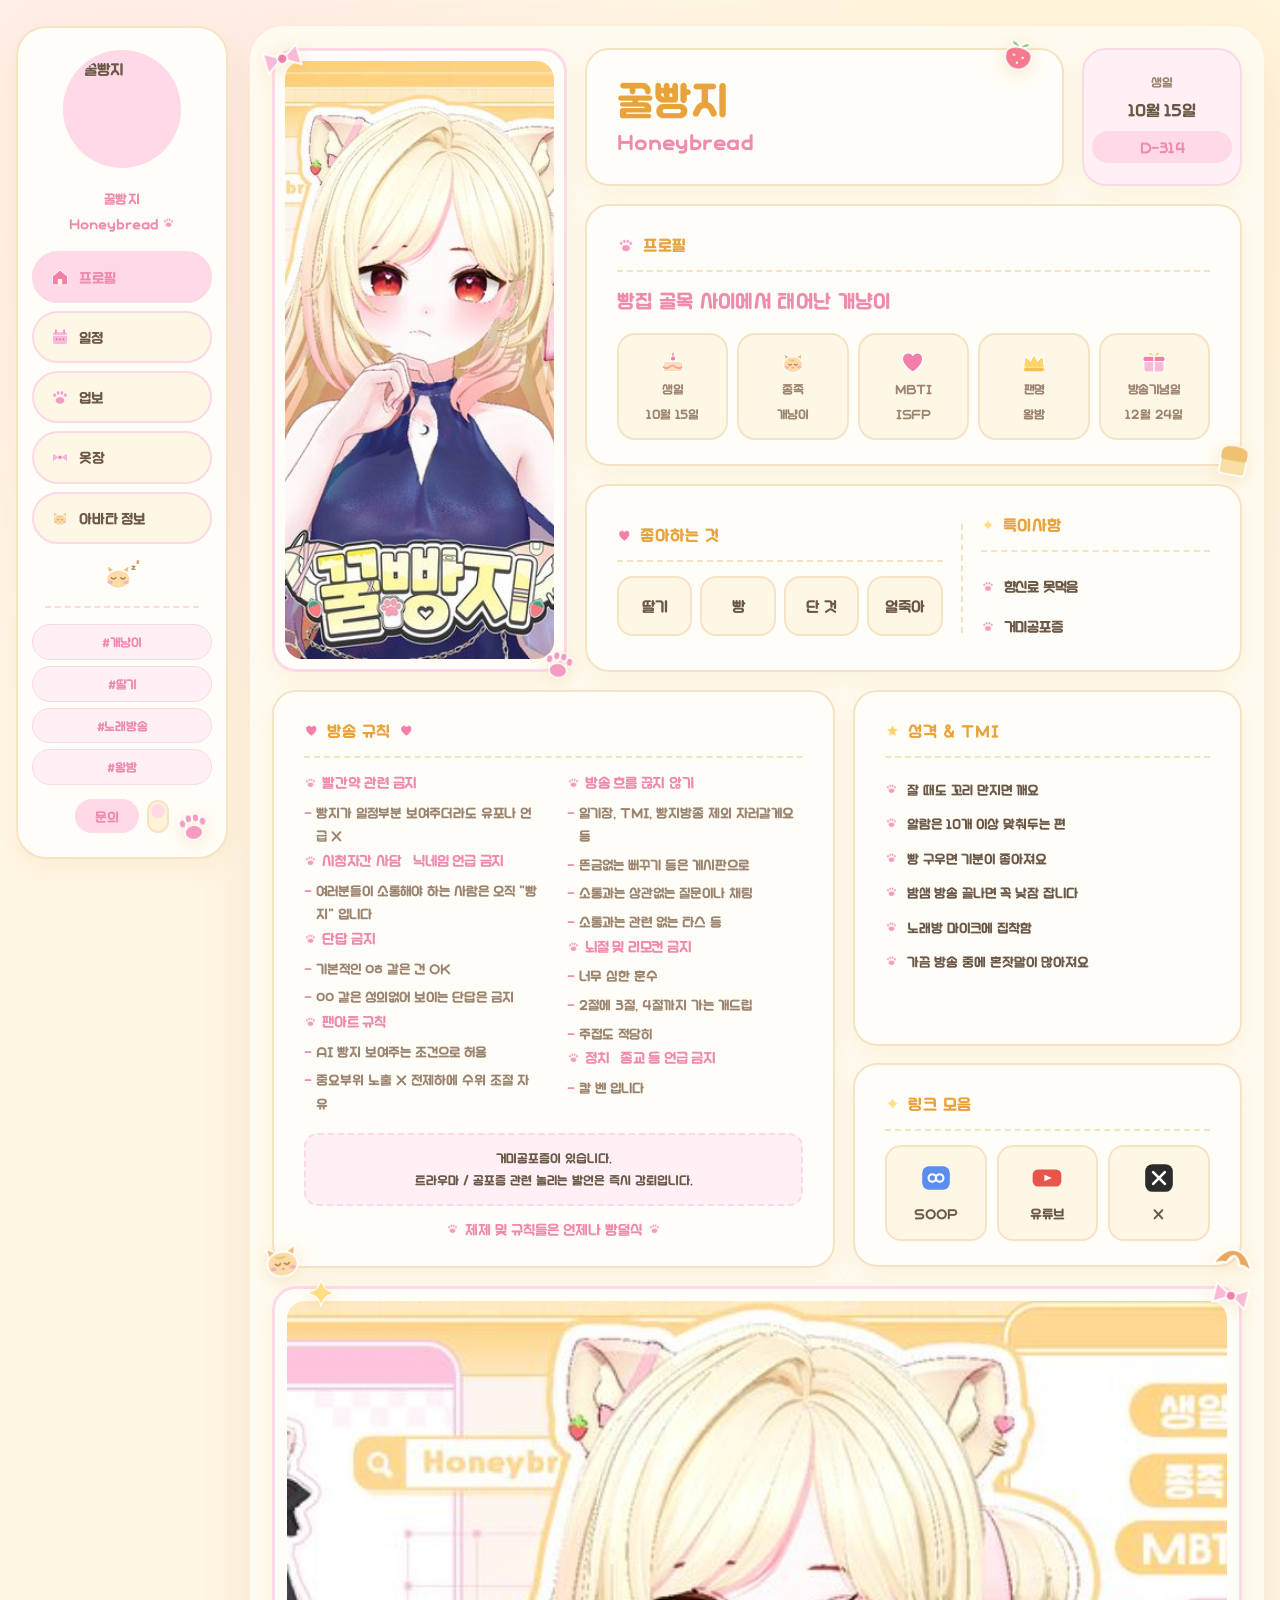
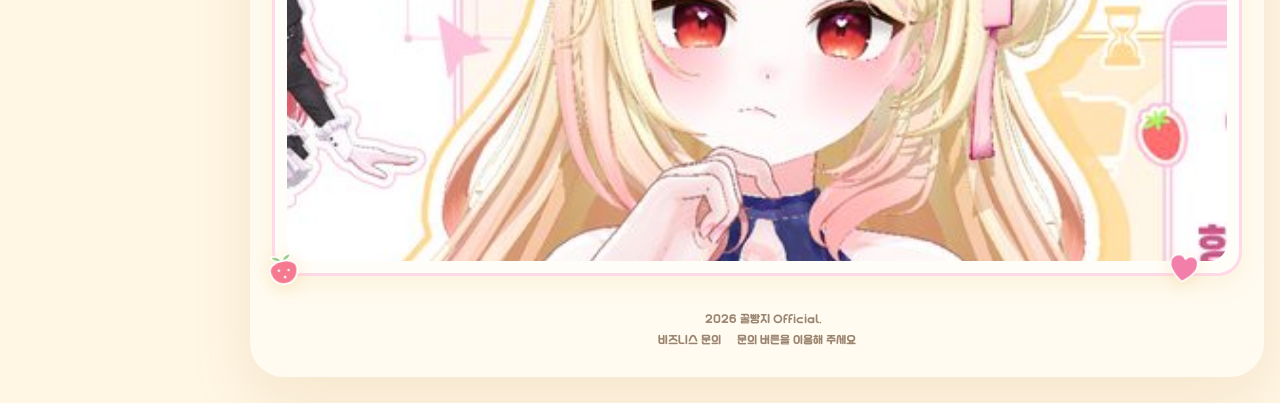
==== commit c301ab21: "Add files via upload" ====
--- a/index.html
+++ b/index.html
@@ -115,7 +115,7 @@
 .r2{display:grid;grid-template-columns:1.45fr 1fr;gap:18px;align-items:stretch}
 .r2col{display:grid;grid-template-rows:1fr auto;gap:18px;min-width:0}
 .rl{display:grid;grid-template-columns:1fr 1fr;gap:12px 26px;align-items:start}
-.rgrp .rh{display:block;font-family:'Malang',sans-serif;font-weight:700;font-size:14.5px;
+.rgrp .rh{display:flex;align-items:center;gap:5px;font-family:'Malang',sans-serif;font-weight:700;font-size:14.5px;
  color:var(--pink-d);margin-bottom:5px;letter-spacing:-.2px;line-height:1.5}
 .rgrp ul{display:grid;gap:1px}
 .rgrp li{position:relative;padding:2px 0 2px 12px;font-size:13.5px;color:var(--text-s);line-height:1.75}
@@ -186,7 +186,11 @@
 }
 
 /* ── 전체 폰트 통일 ── */
-*,*::before,*::after{font-family:'Malang',sans-serif !important}
+*,*::before,*::after{font-family:'Malang',sans-serif !important;font-weight:400 !important}
+b,strong,h1,h2,h3,h4,.rh{font-weight:400 !important}
+
+.rgrp .rh .pawi{flex:none;margin-top:-1px}
+.rfoot{display:flex;align-items:center;justify-content:center;gap:6px}
 </style></head><body data-page="main">
 <script>if(localStorage.getItem('theme')==='dark')document.body.classList.add('dark');</script>
 <svg width="0" height="0" style="position:absolute"><defs>
@@ -289,34 +293,34 @@
         <div class="rl" data-rules>
           <div class="rcol">
           <div class="rgrp">
-            <b class="rh">❧ 빨간약 관련 금지</b>
+            <b class="rh"><svg class="ic pawi" width="13" height="13"><use href="#i-paw"/></svg> 빨간약 관련 금지</b>
             <ul><li>빵지가 일정부분 보여주더라도 유포나 언급 X</li></ul>
           </div><div class="rgrp">
-            <b class="rh">❧ 시청자간 사담 · 닉네임 언급 금지</b>
+            <b class="rh"><svg class="ic pawi" width="13" height="13"><use href="#i-paw"/></svg> 시청자간 사담 · 닉네임 언급 금지</b>
             <ul><li>여러분들이 소통해야 하는 사람은 오직 "빵지" 입니다</li></ul>
           </div><div class="rgrp">
-            <b class="rh">❧ 단답 금지</b>
+            <b class="rh"><svg class="ic pawi" width="13" height="13"><use href="#i-paw"/></svg> 단답 금지</b>
             <ul><li>기본적인 ㅇㅎ 같은 건 OK</li><li>ㅇㅇ 같은 성의없어 보이는 단답은 금지</li></ul>
           </div><div class="rgrp">
-            <b class="rh">❧ 팬아트 규칙</b>
+            <b class="rh"><svg class="ic pawi" width="13" height="13"><use href="#i-paw"/></svg> 팬아트 규칙</b>
             <ul><li>AI 빵지 보여주는 조건으로 허용</li><li>중요부위 노출 X 전제하에 수위 조절 자유</li></ul>
           </div>
           </div>
           <div class="rcol">
           <div class="rgrp">
-            <b class="rh">❧ 방송 흐름 끊지 않기</b>
+            <b class="rh"><svg class="ic pawi" width="13" height="13"><use href="#i-paw"/></svg> 방송 흐름 끊지 않기</b>
             <ul><li>일기장, TMI, 빵지방종 제외 자러갈게요 등</li><li>뜬금없는 뻐꾸기 등은 게시판으로</li><li>소통과는 상관없는 질문이나 채팅</li><li>소통과는 관련 없는 타스 등</li></ul>
           </div><div class="rgrp">
-            <b class="rh">❧ 뇌절 및 리모컨 금지</b>
+            <b class="rh"><svg class="ic pawi" width="13" height="13"><use href="#i-paw"/></svg> 뇌절 및 리모컨 금지</b>
             <ul><li>너무 심한 훈수</li><li>2절에 3절, 4절까지 가는 개드립</li><li>주접도 적당히</li></ul>
           </div><div class="rgrp">
-            <b class="rh">❧ 정치 · 종교 등 언급 금지</b>
+            <b class="rh"><svg class="ic pawi" width="13" height="13"><use href="#i-paw"/></svg> 정치 · 종교 등 언급 금지</b>
             <ul><li>칼 벤 입니다</li></ul>
           </div>
           </div>
         </div>
         <div class="rwarn" data-rules-warn>거미공포증이 있습니다.<br>트라우마 / 공포증 관련 놀리는 발언은 즉시 강퇴입니다.</div>
-        <p class="rfoot" data-rules-foot>⠂˖❥࿐  제제 및 규칙들은 언제나 빵덜식</p>
+        <p class="rfoot" data-rules-foot><svg class="ic" width="13" height="13"><use href="#i-paw"/></svg> 제제 및 규칙들은 언제나 빵덜식 <svg class="ic" width="13" height="13"><use href="#i-paw"/></svg></p>
         <svg class="stk" style="bottom:-16px;left:-14px;transform:rotate(-8deg)" width="44" height="44"><use href="#i-cat"/></svg>
       </div>
       <div class="r2col">
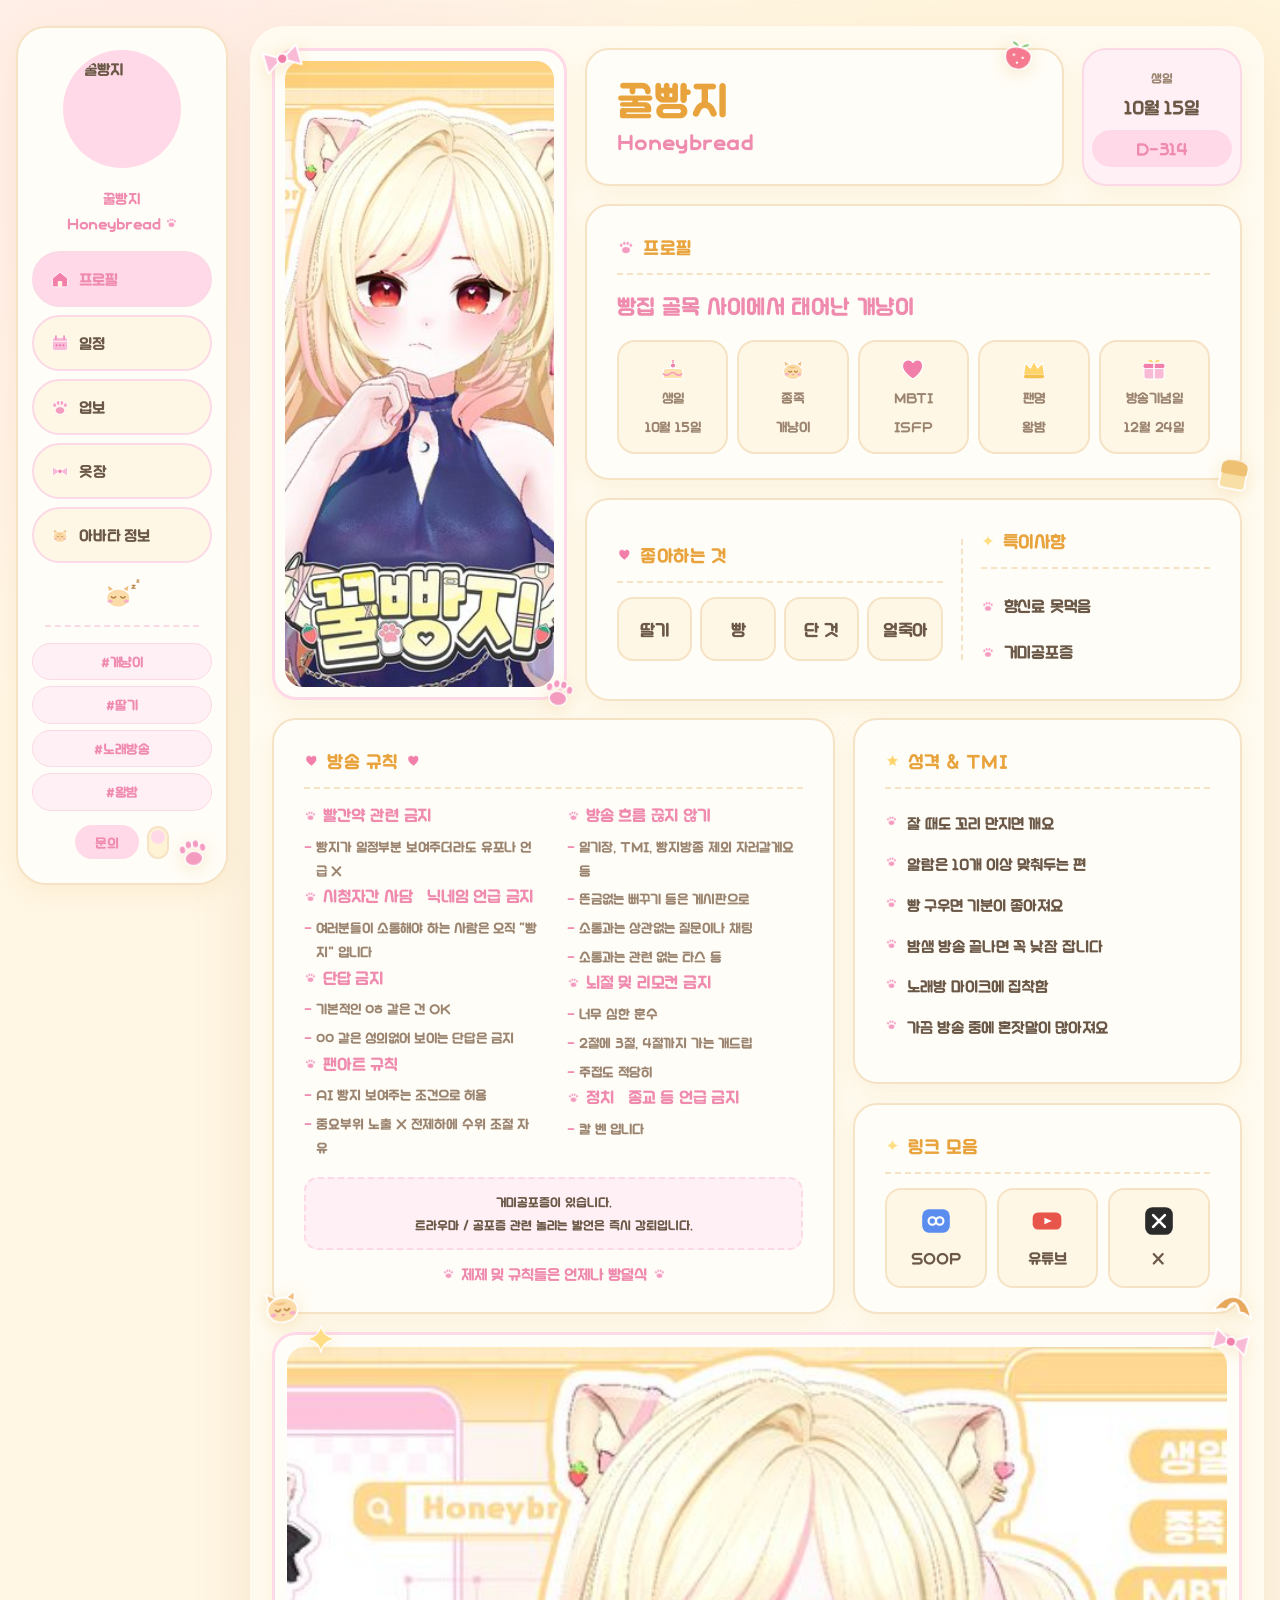
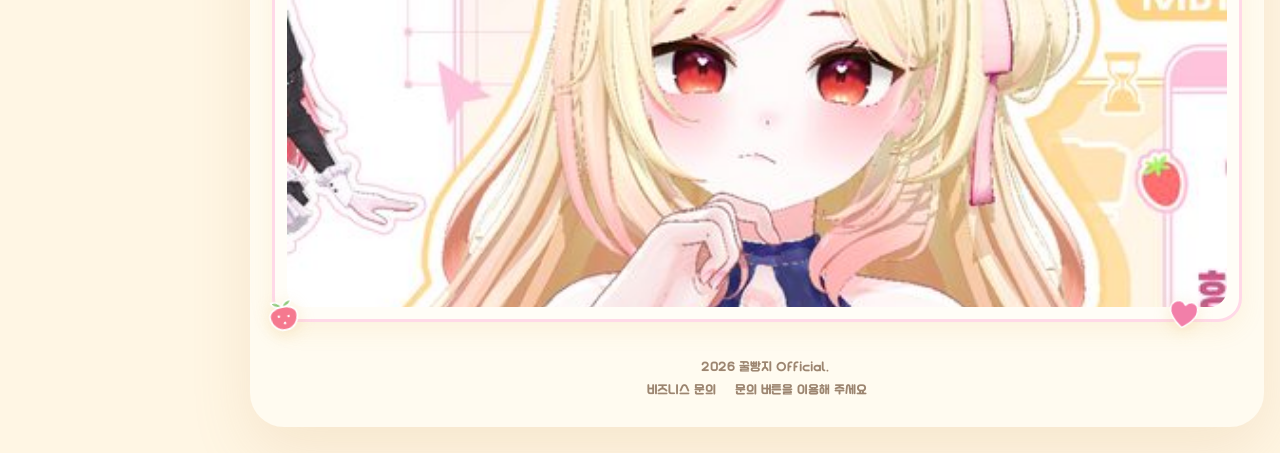
==== commit b008ff3d: "Add files via upload" ====
--- a/index.html
+++ b/index.html
@@ -56,10 +56,10 @@
 .s-av img{width:100%;height:100%;object-fit:cover;border-radius:50%}
 .s-logo{text-align:center;margin-top:2px}
 .s-logo b{display:block;font-size:26px;color:var(--gold);line-height:1.1}
-.s-logo span{display:inline-flex;align-items:center;gap:4px;font-family:'Malang',sans-serif;font-size:14px;color:var(--pink-d)}
+.s-logo span{display:inline-flex;align-items:center;gap:4px;font-family:'Malang',sans-serif;font-size:15px;color:var(--pink-d)}
 .s-menu{display:grid;gap:8px;width:100%;margin-top:4px}
-.sm{display:flex;align-items:center;gap:9px;padding:11px 16px;border-radius:999px;background:var(--card2);
- border:2px solid var(--line-p);font-size:15px;color:var(--text);transition:.16s}
+.sm{display:flex;align-items:center;gap:9px;padding:12px 16px;border-radius:999px;background:var(--card2);
+ border:2px solid var(--line-p);font-size:16px;color:var(--text);transition:.16s}
 .sm:hover{background:var(--pink-s);transform:translateY(-2px)}
 .sm.on{background:var(--pink);color:var(--pink-d)}
 .s-line{width:86%;border-top:2px dashed var(--line-p);margin:2px 0}
@@ -78,9 +78,9 @@
 /* ── 본문 ── */
 .card{position:relative;background:var(--card);border:2px solid var(--line);border-radius:24px;padding:24px 30px;
  box-shadow:var(--sh)}
-.ttl{display:flex;align-items:center;gap:8px;font-size:17px;color:var(--gold);
+.ttl{display:flex;align-items:center;gap:8px;font-size:19px;color:var(--gold);
  padding-bottom:10px;margin-bottom:14px;border-bottom:2px dashed var(--line);letter-spacing:.5px}
-.tag{display:inline-block;background:var(--pink-s);color:var(--pink-d);font-size:12.5px;padding:6px 14px;
+.tag{display:inline-block;background:var(--pink-s);color:var(--pink-d);font-size:13.5px;padding:6px 14px;
  border-radius:999px;border:1.5px solid var(--line-p);text-align:center}
 
 /* 1행 */
@@ -94,49 +94,49 @@
 .card.name .en{font-size:21px;color:var(--pink-d)}
 .card.bday{background:var(--pink-s);border-color:var(--line-p);text-align:center;display:grid;align-content:center;gap:1px;padding:14px 8px}
 .card.bday .lab{font-size:13px;color:var(--text-s)}
-.card.bday b{font-size:17px;color:var(--text);letter-spacing:-.2px}
+.card.bday b{font-size:19px;color:var(--text);letter-spacing:-.2px}
 .card.bday .dday{display:inline-block;margin-top:5px;background:var(--pink);color:var(--pink-d);border-radius:999px;
- padding:3px 14px;font-size:15px;font-style:normal;font-family:'Malang',sans-serif}
-.prof .line{font-family:'Malang',sans-serif;font-weight:700;font-size:21px;color:var(--pink-d);margin:-4px 0 14px;letter-spacing:.3px}
+ padding:4px 15px;font-size:17px;font-style:normal;font-family:'Malang',sans-serif}
+.prof .line{font-family:'Malang',sans-serif;font-weight:700;font-size:23px;color:var(--pink-d);margin:-4px 0 14px;letter-spacing:.3px}
 .pgrid{display:grid;grid-template-columns:repeat(5,1fr);gap:9px}
 .pf{background:var(--card2);border:2px solid var(--line);border-radius:18px;padding:13px 6px;text-align:center;
  display:grid;justify-items:center;gap:2px}
-.pf span{font-size:12.5px;color:var(--text-s);font-weight:500;letter-spacing:-.2px}
-.pf b{font-size:16px;color:var(--text);letter-spacing:-.2px;line-height:1.45}
+.pf span{font-size:14px;color:var(--text-s);font-weight:500;letter-spacing:-.2px}
+.pf b{font-size:19px;color:var(--text);letter-spacing:-.2px;line-height:1.45}
 .card.likes{display:grid;grid-template-columns:1.35fr auto .95fr;gap:18px;align-items:center}
 .vdiv{border-left:2px dashed var(--line);height:80%}
 .lg{display:grid;grid-template-columns:repeat(4,1fr);gap:8px}
 .lk{display:grid;place-items:center;padding:14px 6px;border-radius:16px;background:var(--card2);
  border:2px solid var(--line)}
-.lk b{font-size:16px;color:var(--text);letter-spacing:-.2px}
-.dis li{display:flex;align-items:center;gap:9px;padding:7px 0;font-size:15px;font-weight:500}
+.lk b{font-size:18px;color:var(--text);letter-spacing:-.2px}
+.dis li{display:flex;align-items:center;gap:9px;padding:8px 0;font-size:17px;font-weight:500}
 
 /* 2행 */
 .r2{display:grid;grid-template-columns:1.45fr 1fr;gap:18px;align-items:stretch}
 .r2col{display:grid;grid-template-rows:1fr auto;gap:18px;min-width:0}
 .rl{display:grid;grid-template-columns:1fr 1fr;gap:12px 26px;align-items:start}
-.rgrp .rh{display:flex;align-items:center;gap:5px;font-family:'Malang',sans-serif;font-weight:700;font-size:14.5px;
+.rgrp .rh{display:flex;align-items:center;gap:6px;font-family:'Malang',sans-serif;font-weight:700;font-size:16.5px;
  color:var(--pink-d);margin-bottom:5px;letter-spacing:-.2px;line-height:1.5}
 .rgrp ul{display:grid;gap:1px}
-.rgrp li{position:relative;padding:2px 0 2px 12px;font-size:13.5px;color:var(--text-s);line-height:1.75}
+.rgrp li{position:relative;padding:2px 0 2px 12px;font-size:13.5px;color:var(--text-s);line-height:1.755}
 .rgrp li::before{content:'-';position:absolute;left:0;color:var(--pink-d)}
 .rwarn{margin-top:16px;background:var(--pink-s);border:2px dashed var(--line-p);border-radius:14px;
  padding:12px 16px;font-size:13px;color:var(--text);line-height:1.7;text-align:center}
-.rfoot{margin-top:10px;text-align:center;font-family:'Malang',sans-serif;font-weight:700;font-size:15px;color:var(--pink-d)}
-.tl li{display:flex;align-items:flex-start;gap:9px;padding:5px 0;font-size:14px;line-height:1.75}
+.rfoot{margin-top:10px;text-align:center;font-family:'Malang',sans-serif;font-weight:700;font-size:16px;color:var(--pink-d)}
+.tl li{display:flex;align-items:flex-start;gap:9px;padding:6px 0;font-size:16px;line-height:1.8}
 .tl .ic{margin-top:5px}
 .lnks{display:grid;grid-template-columns:repeat(3,1fr);gap:10px}
 .lnk{display:grid;justify-items:center;gap:6px;padding:14px 6px;border-radius:16px;background:var(--card2);
  border:2px solid var(--line);transition:.16s}
 .lnk:hover{background:var(--pink-s);transform:translateY(-2px)}
-.lnk b{font-size:14px;color:var(--text);letter-spacing:-.2px}
+.lnk b{font-size:16px;color:var(--text);letter-spacing:-.2px}
 .tags{display:flex;gap:7px;flex-wrap:wrap}
 
 /* 3행 */
 .card.bigpic{padding:12px;border:3px solid var(--pink)}
 .card.bigpic img{width:100%;height:560px;border-radius:18px;object-fit:cover;object-position:center 12%}
 
-footer{text-align:center;color:var(--text-s);font-size:12px;line-height:1.8;padding:14px 0 4px}
+footer{text-align:center;color:var(--text-s);font-size:13px;line-height:1.8;padding:14px 0 4px}
 
 /* 모달 */
 .modal{position:fixed;inset:0;background:rgba(120,95,70,.34);display:none;place-items:center;z-index:95;padding:20px}
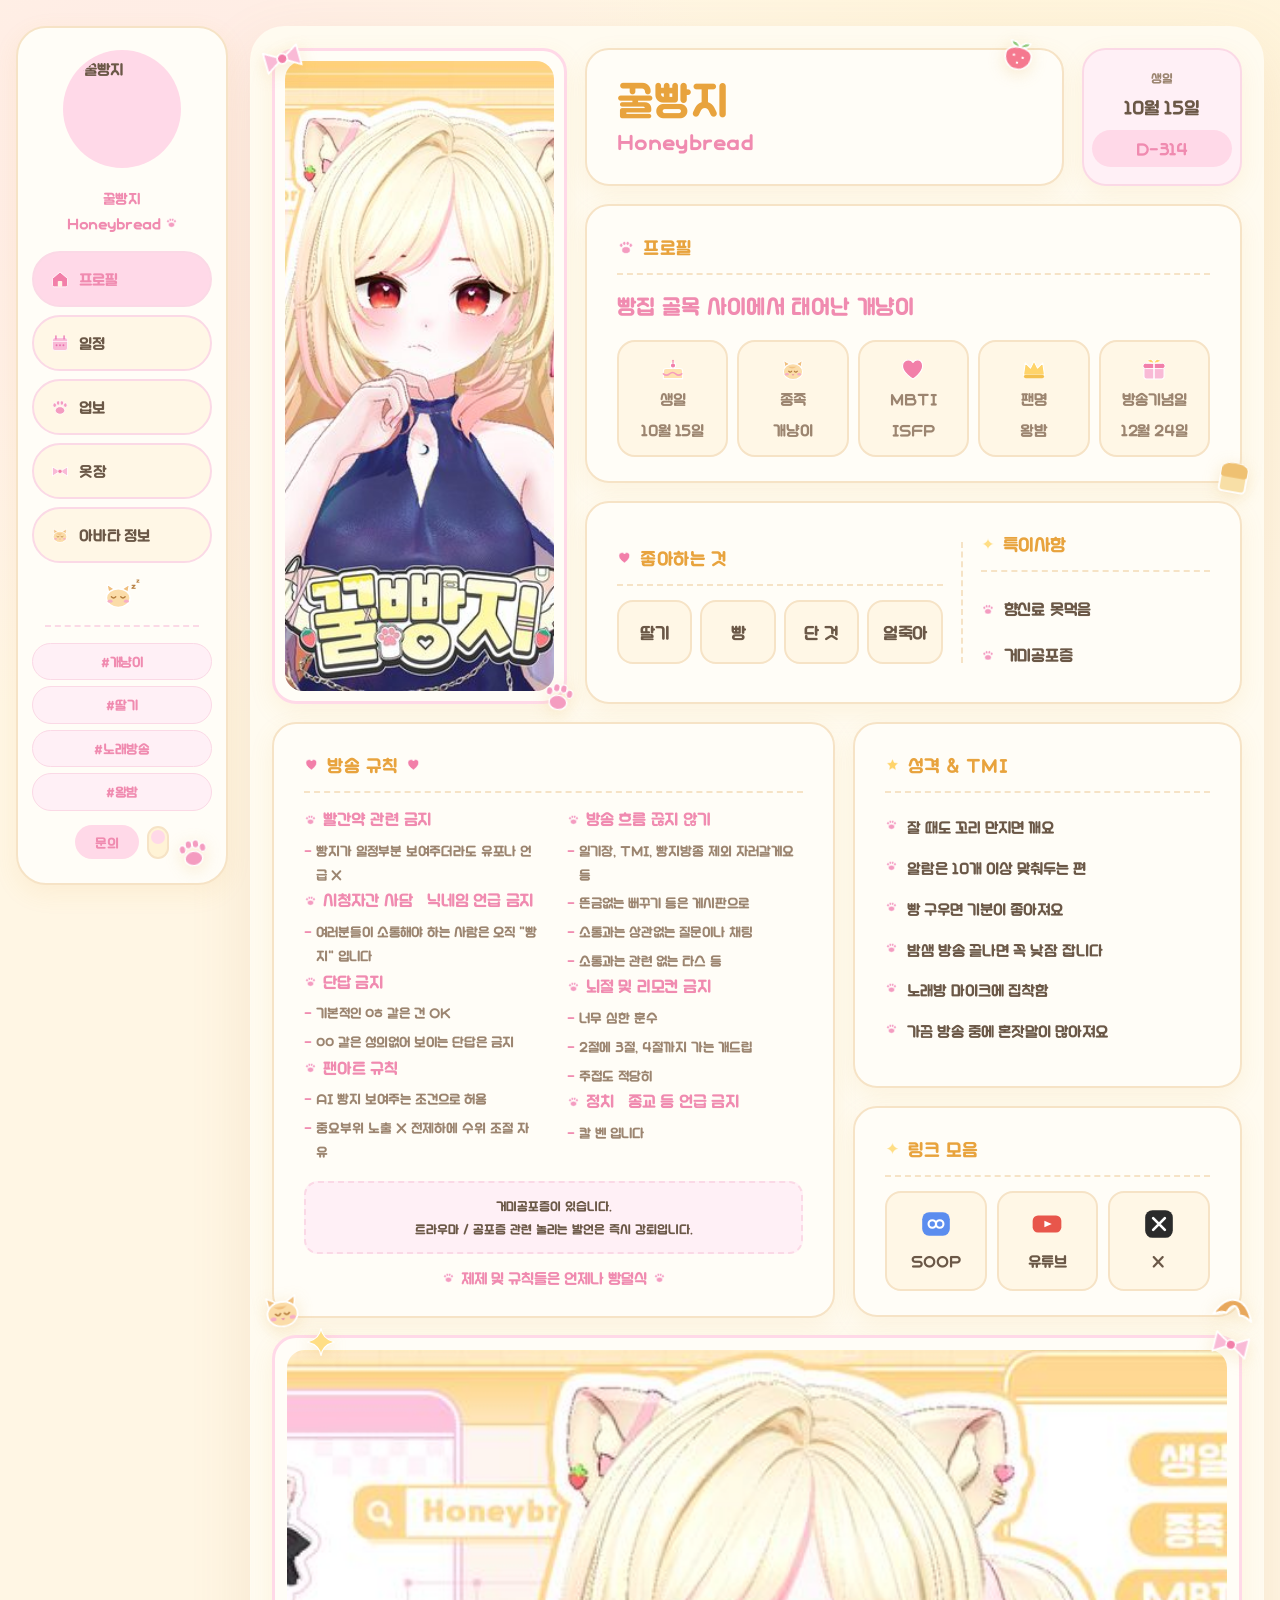
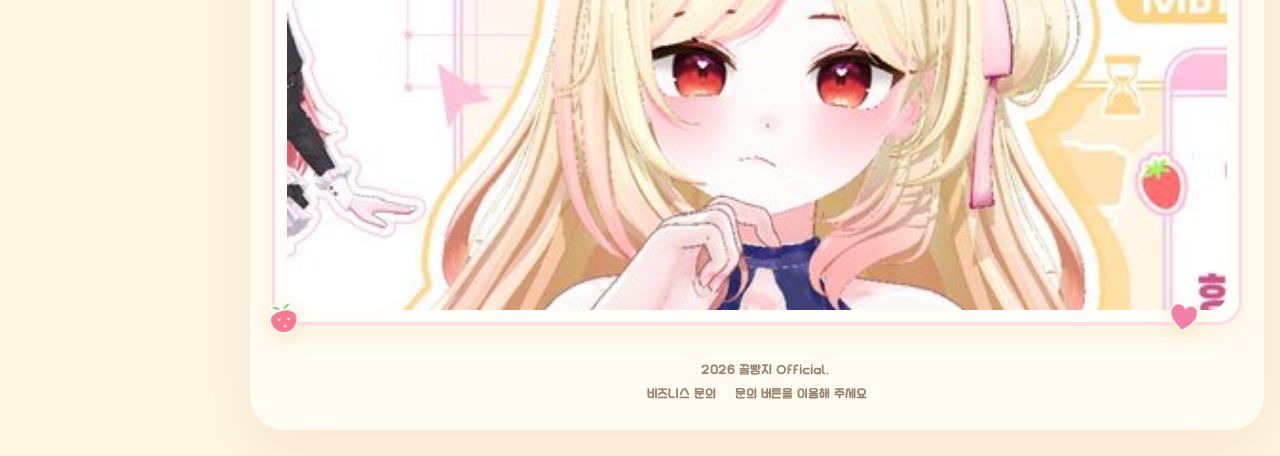
==== commit 13f96ee9: "Add files via upload" ====
--- a/index.html
+++ b/index.html
@@ -101,7 +101,7 @@
 .pgrid{display:grid;grid-template-columns:repeat(5,1fr);gap:9px}
 .pf{background:var(--card2);border:2px solid var(--line);border-radius:18px;padding:13px 6px;text-align:center;
  display:grid;justify-items:center;gap:2px}
-.pf span{font-size:14px;color:var(--text-s);font-weight:500;letter-spacing:-.2px}
+.pf span{font-size:16px;color:var(--text-s);font-weight:500;letter-spacing:-.2px}
 .pf b{font-size:19px;color:var(--text);letter-spacing:-.2px;line-height:1.45}
 .card.likes{display:grid;grid-template-columns:1.35fr auto .95fr;gap:18px;align-items:center}
 .vdiv{border-left:2px dashed var(--line);height:80%}
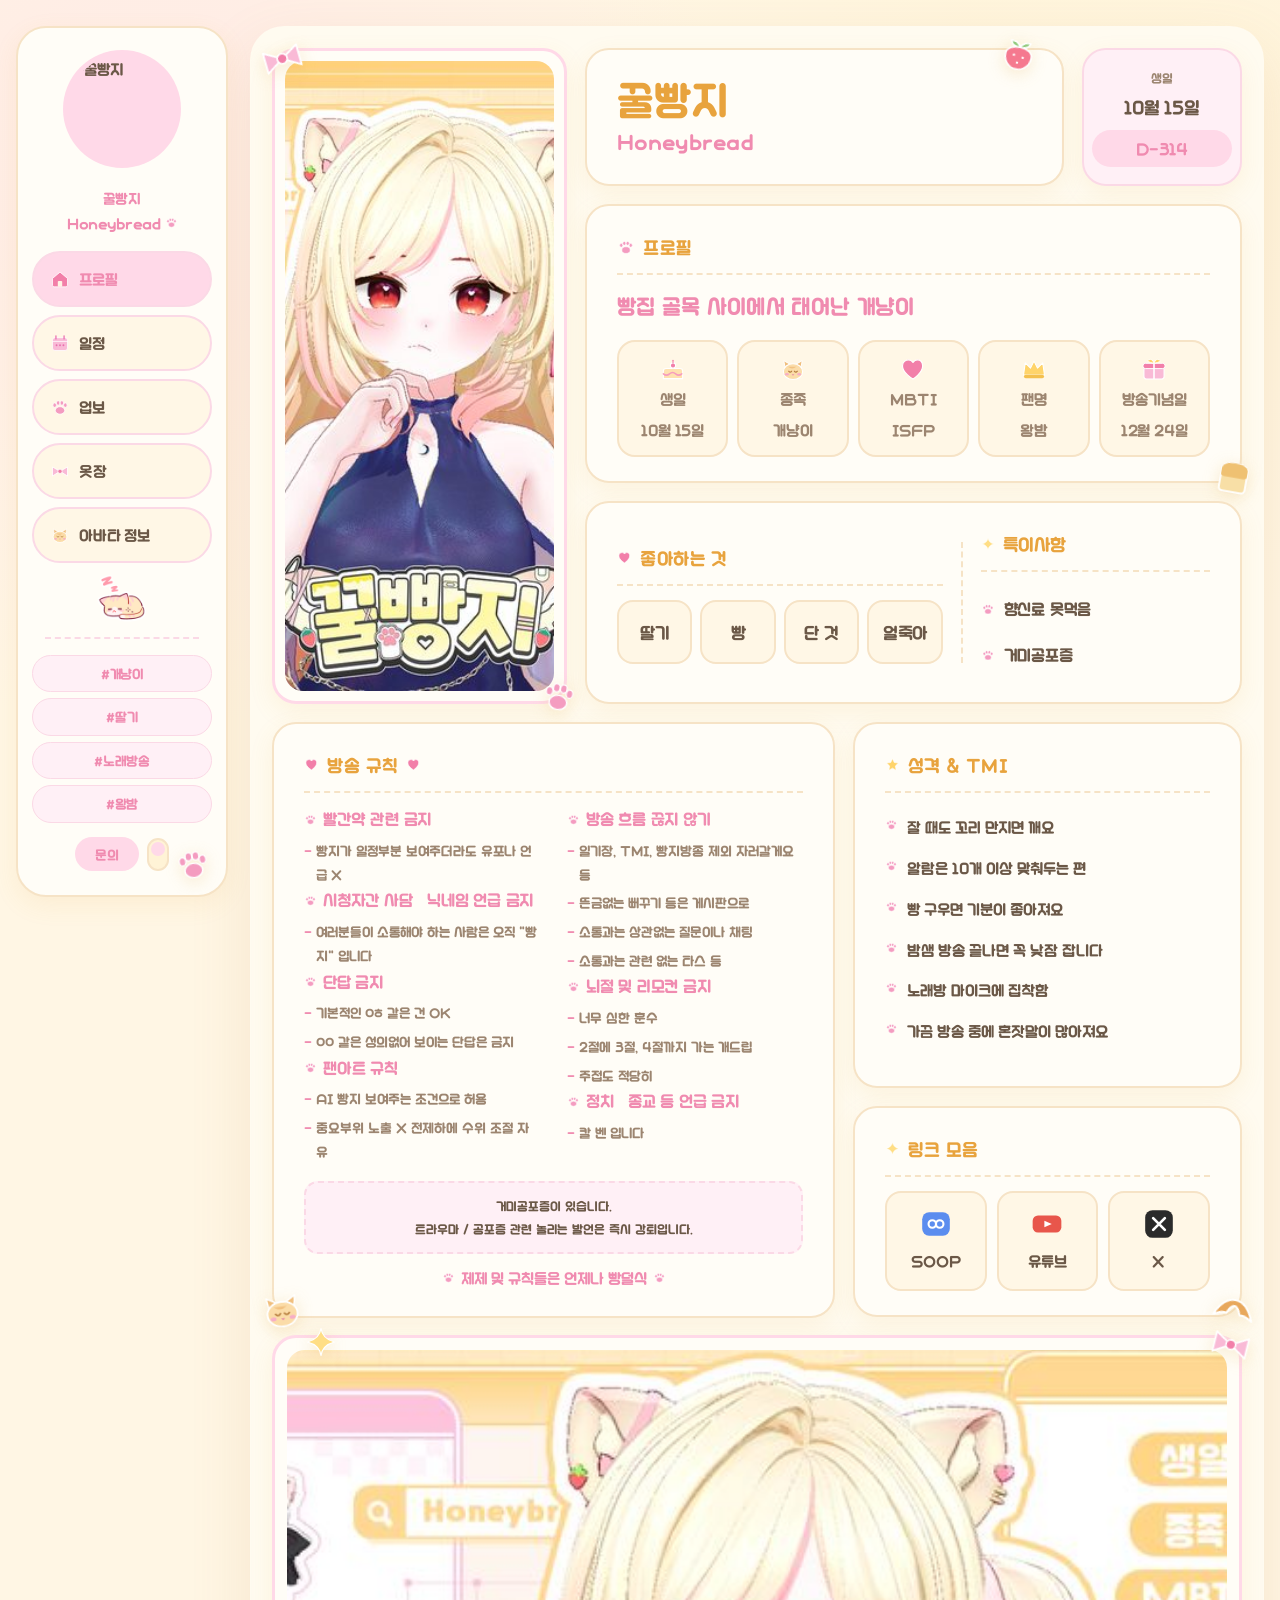
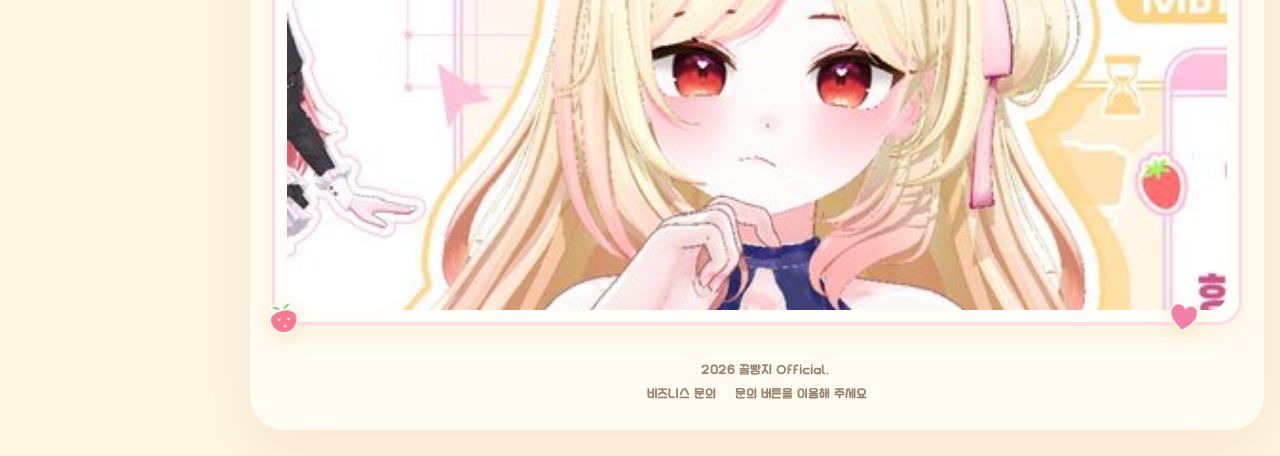
==== commit 5f7b220a: "Add files via upload" ====
--- a/index.html
+++ b/index.html
@@ -62,6 +62,7 @@
  border:2px solid var(--line-p);font-size:16px;color:var(--text);transition:.16s}
 .sm:hover{background:var(--pink-s);transform:translateY(-2px)}
 .sm.on{background:var(--pink);color:var(--pink-d)}
+.s-cat img{width:52px;height:52px;object-fit:contain}
 .s-line{width:86%;border-top:2px dashed var(--line-p);margin:2px 0}
 .s-h{font-size:13px;color:var(--pink-d);letter-spacing:3px}
 .s-l{display:flex;align-items:center;gap:10px;width:100%;padding:9px 14px;border-radius:16px;background:var(--card2);
@@ -232,9 +233,9 @@
     <nav class="s-menu">
       <a href="index.html" class="sm on"><svg class="ic " width="20" height="20"><use href="#i-home"/></svg><span>프로필</span></a><a href="schedule/" class="sm"><svg class="ic " width="20" height="20"><use href="#i-cal"/></svg><span>일정</span></a><a href="work/" class="sm"><svg class="ic " width="20" height="20"><use href="#i-paw"/></svg><span>업보</span></a><a href="dress/" class="sm"><svg class="ic " width="20" height="20"><use href="#i-ribbon"/></svg><span>옷장</span></a><a href="avatar/" class="sm"><svg class="ic " width="20" height="20"><use href="#i-cat"/></svg><span>아바타 정보</span></a>
     </nav>
-    <div class="s-cat"><svg class="ic " width="40" height="40"><use href="#i-catsleep"/></svg></div>
+    <div class="s-cat"><img src="[data-uri]" alt=""></div>
     <div class="s-line"></div>
-    <div class="s-tags"><span class="tag">#개냥이</span><span class="tag">#딸기</span><span class="tag">#노래방송</span><span class="tag">#왕밤</span></div>
+    <div class="s-tags" data-tags></div>
     <div class="s-util"><button class="ask" onclick="openAsk()">문의</button>
       <div class="dk" onclick="toggleDark()"><i class="knob"></i></div></div>
     <svg class="stk" style="bottom:12px;right:14px;transform:rotate(-8deg)" width="38" height="38"><use href="#i-paw"/></svg>
@@ -364,15 +365,21 @@
  if(b<t)b=new Date(y+1,9,15);var n=Math.round((b-t)/86400000);
  document.querySelectorAll('.dday').forEach(e=>e.textContent=n===0?'오늘!':'D-'+n);})();
 document.addEventListener('click',function(e){var a=e.target.closest('.avatar');if(!a)return;
- a.animate([{transform:'scale(1)'},{transform:'scale(1.14) rotate(-3deg)'},{transform:'scale(.94) rotate(2deg)'},{transform:'scale(1.06)'},{transform:'scale(1)'}],{duration:620,easing:'cubic-bezier(.2,1.4,.4,1)'});
+ a.animate([
+   {transform:'scale(1)'},
+   {transform:'scale(1.08) rotate(-1.6deg)',offset:.30},
+   {transform:'scale(.97) rotate(1.2deg)',offset:.58},
+   {transform:'scale(1.03) rotate(-.5deg)',offset:.80},
+   {transform:'scale(1)'}
+  ],{duration:1900,easing:'cubic-bezier(.28,1.1,.36,1)'});
  for(var i=0;i<6;i++){var s=document.createElementNS('http://www.w3.org/2000/svg','svg');
   var u=document.createElementNS('http://www.w3.org/2000/svg','use');u.setAttribute('href', i%2?'#i-heart':'#i-berry');s.appendChild(u);
   s.setAttribute('width',22);s.setAttribute('height',22);
-  s.style.cssText='position:fixed;left:'+e.clientX+'px;top:'+e.clientY+'px;z-index:99;pointer-events:none;transition:.8s ease-out';
+  s.style.cssText='position:fixed;left:'+e.clientX+'px;top:'+e.clientY+'px;z-index:99;pointer-events:none;transition:1.4s cubic-bezier(.18,.72,.3,1)';
   document.body.appendChild(s);
   (function(s){setTimeout(function(){
-   s.style.transform='translate('+(Math.random()*140-70)+'px,'+(-55-Math.random()*70)+'px) scale(.4) rotate('+(Math.random()*50-25)+'deg)';
-   s.style.opacity=0;},10);setTimeout(function(){s.remove()},840);})(s);}});
+   s.style.transform='translate('+(Math.random()*170-85)+'px,'+(-70-Math.random()*90)+'px) scale(.4) rotate('+(Math.random()*50-25)+'deg)';
+   s.style.opacity=0;},10);setTimeout(function(){s.remove()},1500);})(s);}});
 </script>
 <script src="https://cdn.jsdelivr.net/npm/@supabase/supabase-js@2/dist/umd/supabase.min.js"></script>
 <script src="supabase.js"></script>
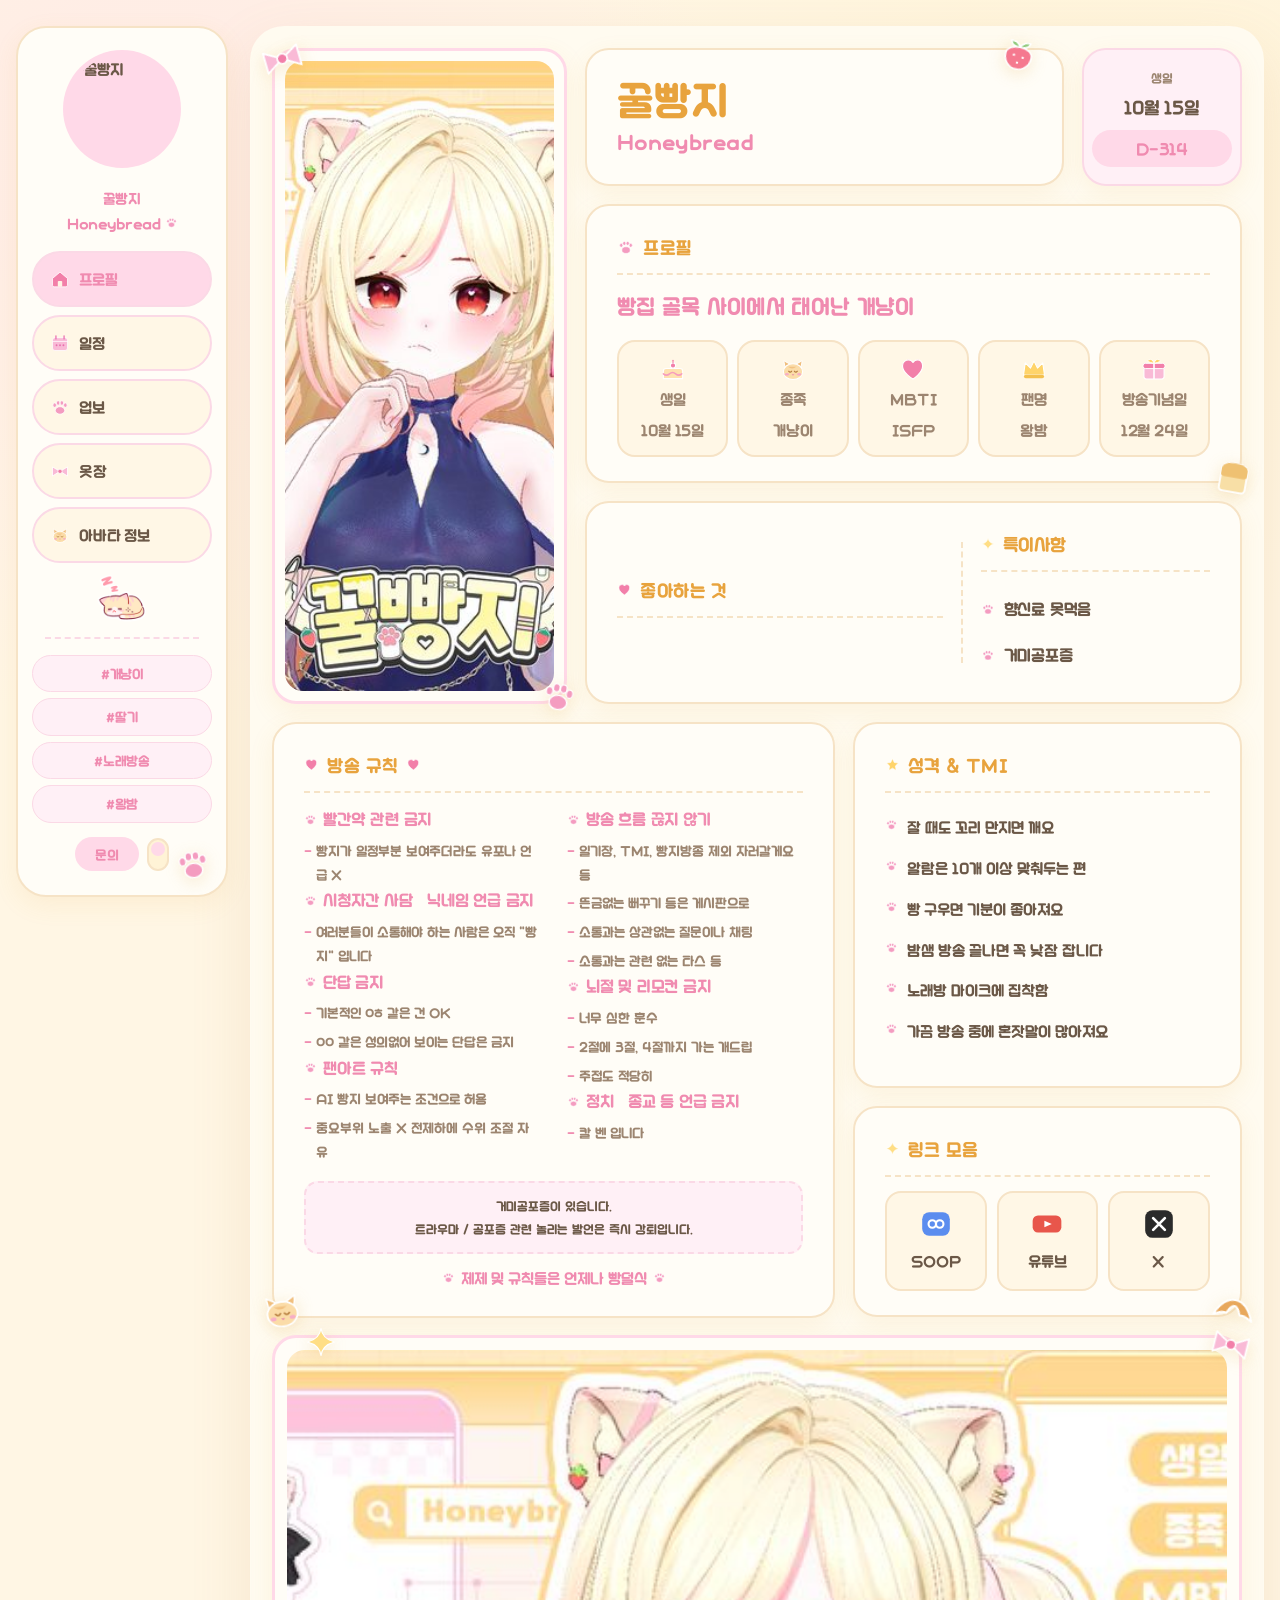
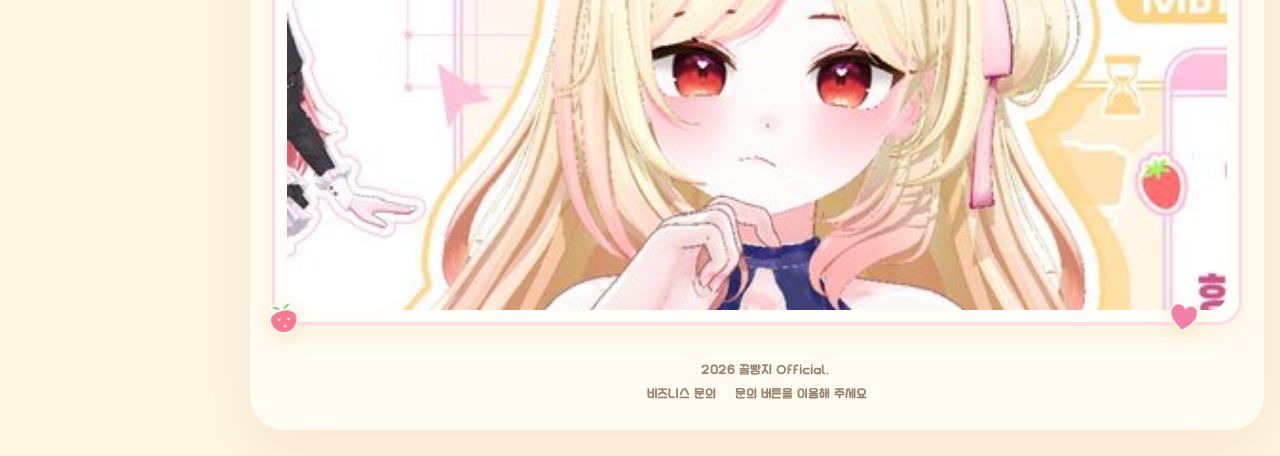
==== commit 44fad7ba: "Add files via upload" ====
--- a/index.html
+++ b/index.html
@@ -107,8 +107,10 @@
 .card.likes{display:grid;grid-template-columns:1.35fr auto .95fr;gap:18px;align-items:center}
 .vdiv{border-left:2px dashed var(--line);height:80%}
 .lg{display:grid;grid-template-columns:repeat(4,1fr);gap:8px}
-.lk{display:grid;place-items:center;padding:14px 6px;border-radius:16px;background:var(--card2);
- border:2px solid var(--line)}
+.lk{display:grid;place-items:center;gap:6px;padding:14px 6px;border-radius:16px;background:var(--card2);
+ border:2px solid var(--line);transition:.18s}
+.lk:hover{transform:translateY(-3px);border-color:var(--line-p);background:var(--pink-s)}
+.lk .ic{flex:none}
 .lk b{font-size:18px;color:var(--text);letter-spacing:-.2px}
 .dis li{display:flex;align-items:center;gap:9px;padding:8px 0;font-size:17px;font-weight:500}
 
@@ -277,7 +279,7 @@
         <div class="card likes">
           <div>
             <h3 class="ttl"><svg class="ic " width="15" height="15"><use href="#i-heart"/></svg> 좋아하는 것</h3>
-            <div class="lg"><div class="lk"><b><span class="dh" data-k="like1">딸기</span></b></div><div class="lk"><b><span class="dh" data-k="like2">빵</span></b></div><div class="lk"><b><span class="dh" data-k="like3">단 것</span></b></div><div class="lk"><b><span class="dh" data-k="like4">얼죽아</span></b></div></div>
+            <div class="lg" data-likes></div>
           </div>
           <div class="vdiv"></div>
           <div>
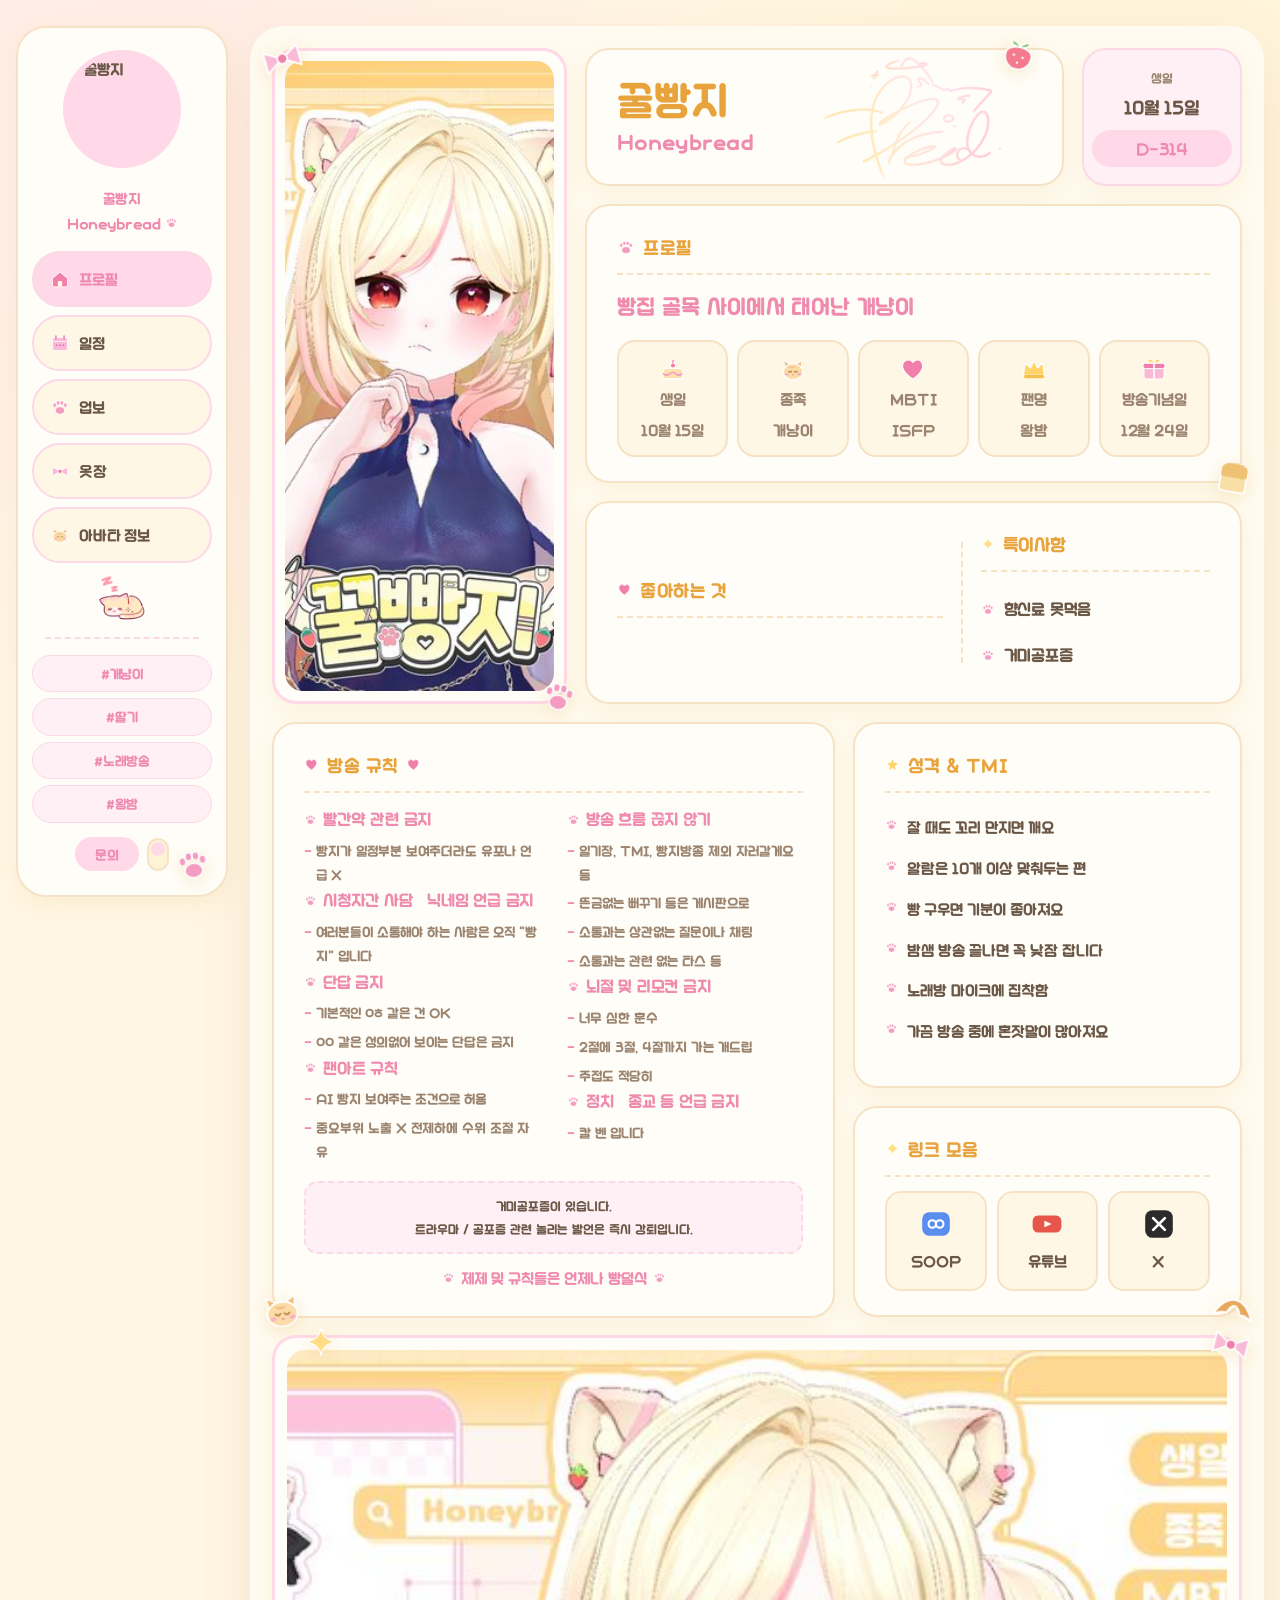
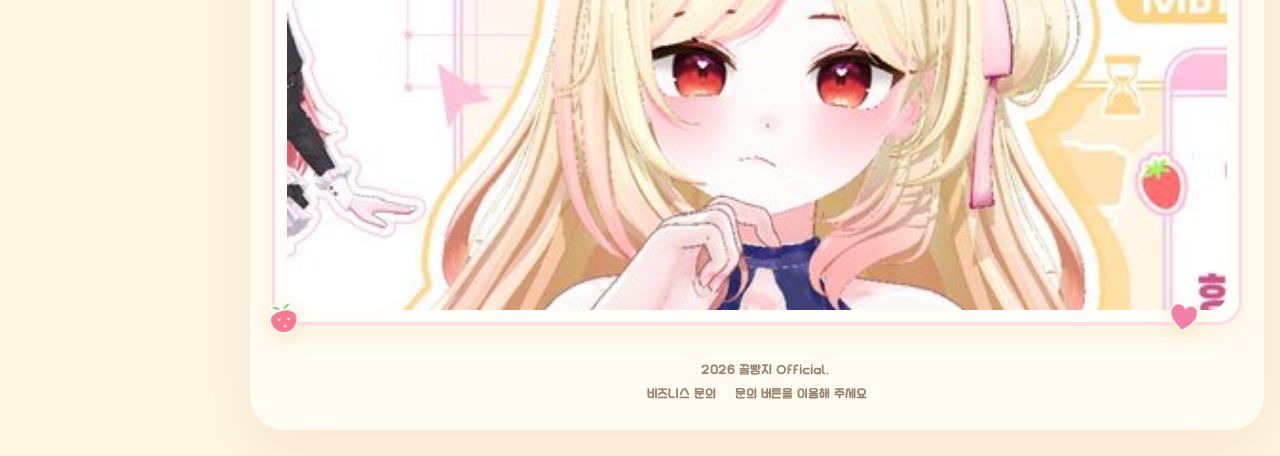
==== commit 970ad98b: "Add files via upload" ====
--- a/index.html
+++ b/index.html
@@ -93,6 +93,10 @@
 .card.name{display:grid;align-content:center}
 .card.name h1{font-size:44px;color:var(--gold);line-height:1.12;letter-spacing:.5px}
 .card.name .en{font-size:21px;color:var(--pink-d)}
+.card.name{position:relative}
+.card.name .sig{position:absolute;right:60px;top:50%;transform:translateY(-50%) rotate(-4deg);width:min(38%,232px);height:auto;max-height:90%;object-fit:contain;pointer-events:none;opacity:.92;z-index:1}
+.card.name h1,.card.name .en{position:relative;z-index:2}
+body.dark .card.name .sig{filter:brightness(1.35) saturate(1.1)}
 .card.bday{background:var(--pink-s);border-color:var(--line-p);text-align:center;display:grid;align-content:center;gap:1px;padding:14px 8px}
 .card.bday .lab{font-size:13px;color:var(--text-s)}
 .card.bday b{font-size:19px;color:var(--text);letter-spacing:-.2px}
@@ -258,6 +262,7 @@
           <div class="card name">
             <h1><span class="dh" data-k="info-name">꿀빵지</span></h1>
             <span class="en" data-k="info-en">Honeybread</span>
+            <img class="sig" src="[data-uri]" alt="사인" referrerpolicy="no-referrer">
             <svg class="stk" style="top:-18px;right:22px;transform:rotate(12deg)" width="42" height="42"><use href="#i-berry"/></svg>
           </div>
           <div class="card bday">
